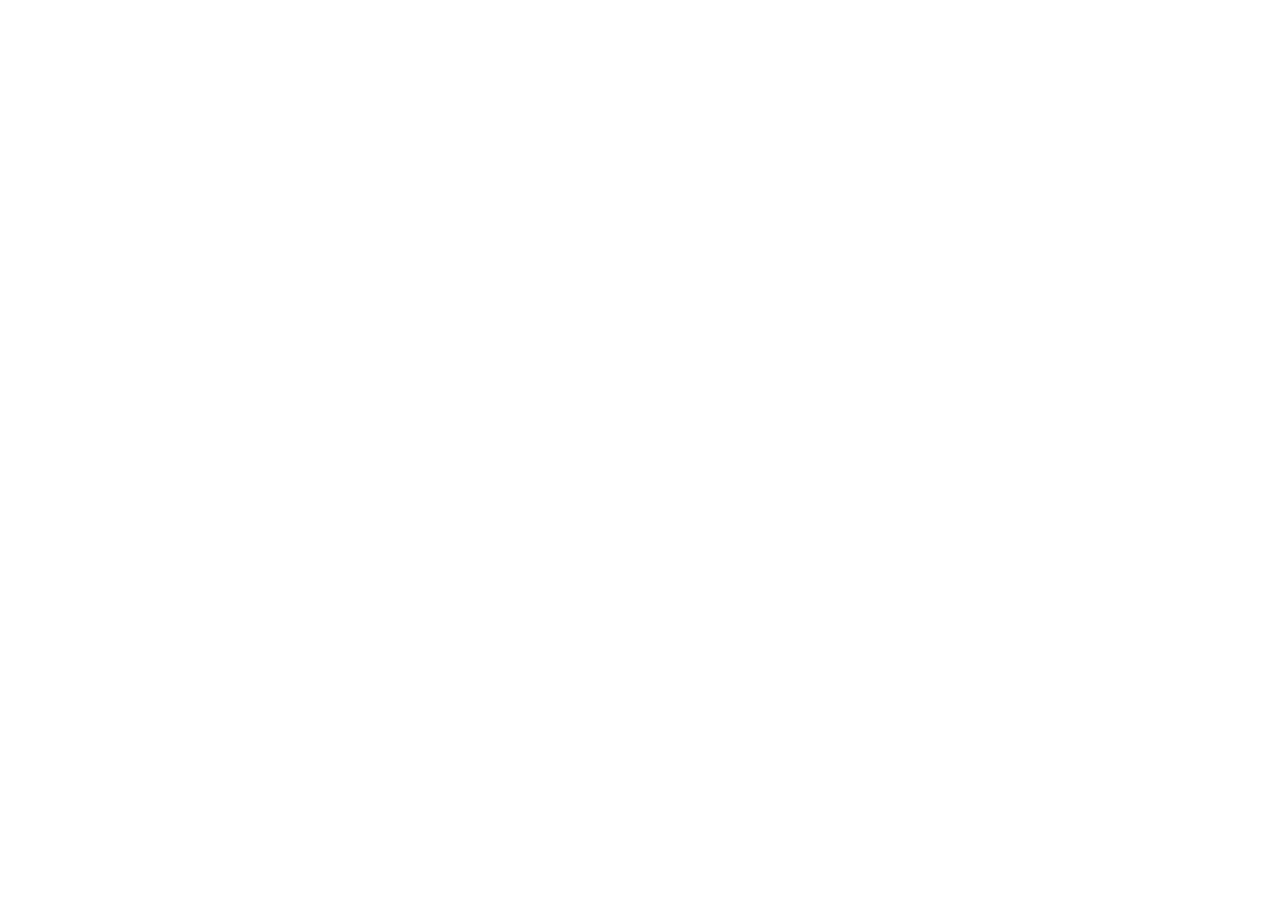
==== index.html @ 8ecde359 "Auto-generated commit" ====
<!DOCTYPE html>
<html lang="en" data-beasties-container>
<head><link rel="preconnect" href="https://fonts.gstatic.com" crossorigin><base href="/portfolio-website/">
  <meta charset="utf-8">
  <title> Harini Radhakrishnan  | Portfolio</title>
  <meta name="viewport" content="width=device-width, initial-scale=1">
  <style>@font-face{font-family:'Poppins';font-style:normal;font-weight:300;font-display:swap;src:url(https://fonts.gstatic.com/s/poppins/v23/pxiByp8kv8JHgFVrLDz8Z11lFc-K.woff2) format('woff2');unicode-range:U+0900-097F, U+1CD0-1CF9, U+200C-200D, U+20A8, U+20B9, U+20F0, U+25CC, U+A830-A839, U+A8E0-A8FF, U+11B00-11B09;}@font-face{font-family:'Poppins';font-style:normal;font-weight:300;font-display:swap;src:url(https://fonts.gstatic.com/s/poppins/v23/pxiByp8kv8JHgFVrLDz8Z1JlFc-K.woff2) format('woff2');unicode-range:U+0100-02BA, U+02BD-02C5, U+02C7-02CC, U+02CE-02D7, U+02DD-02FF, U+0304, U+0308, U+0329, U+1D00-1DBF, U+1E00-1E9F, U+1EF2-1EFF, U+2020, U+20A0-20AB, U+20AD-20C0, U+2113, U+2C60-2C7F, U+A720-A7FF;}@font-face{font-family:'Poppins';font-style:normal;font-weight:300;font-display:swap;src:url(https://fonts.gstatic.com/s/poppins/v23/pxiByp8kv8JHgFVrLDz8Z1xlFQ.woff2) format('woff2');unicode-range:U+0000-00FF, U+0131, U+0152-0153, U+02BB-02BC, U+02C6, U+02DA, U+02DC, U+0304, U+0308, U+0329, U+2000-206F, U+20AC, U+2122, U+2191, U+2193, U+2212, U+2215, U+FEFF, U+FFFD;}@font-face{font-family:'Poppins';font-style:normal;font-weight:400;font-display:swap;src:url(https://fonts.gstatic.com/s/poppins/v23/pxiEyp8kv8JHgFVrJJbecmNE.woff2) format('woff2');unicode-range:U+0900-097F, U+1CD0-1CF9, U+200C-200D, U+20A8, U+20B9, U+20F0, U+25CC, U+A830-A839, U+A8E0-A8FF, U+11B00-11B09;}@font-face{font-family:'Poppins';font-style:normal;font-weight:400;font-display:swap;src:url(https://fonts.gstatic.com/s/poppins/v23/pxiEyp8kv8JHgFVrJJnecmNE.woff2) format('woff2');unicode-range:U+0100-02BA, U+02BD-02C5, U+02C7-02CC, U+02CE-02D7, U+02DD-02FF, U+0304, U+0308, U+0329, U+1D00-1DBF, U+1E00-1E9F, U+1EF2-1EFF, U+2020, U+20A0-20AB, U+20AD-20C0, U+2113, U+2C60-2C7F, U+A720-A7FF;}@font-face{font-family:'Poppins';font-style:normal;font-weight:400;font-display:swap;src:url(https://fonts.gstatic.com/s/poppins/v23/pxiEyp8kv8JHgFVrJJfecg.woff2) format('woff2');unicode-range:U+0000-00FF, U+0131, U+0152-0153, U+02BB-02BC, U+02C6, U+02DA, U+02DC, U+0304, U+0308, U+0329, U+2000-206F, U+20AC, U+2122, U+2191, U+2193, U+2212, U+2215, U+FEFF, U+FFFD;}@font-face{font-family:'Poppins';font-style:normal;font-weight:600;font-display:swap;src:url(https://fonts.gstatic.com/s/poppins/v23/pxiByp8kv8JHgFVrLEj6Z11lFc-K.woff2) format('woff2');unicode-range:U+0900-097F, U+1CD0-1CF9, U+200C-200D, U+20A8, U+20B9, U+20F0, U+25CC, U+A830-A839, U+A8E0-A8FF, U+11B00-11B09;}@font-face{font-family:'Poppins';font-style:normal;font-weight:600;font-display:swap;src:url(https://fonts.gstatic.com/s/poppins/v23/pxiByp8kv8JHgFVrLEj6Z1JlFc-K.woff2) format('woff2');unicode-range:U+0100-02BA, U+02BD-02C5, U+02C7-02CC, U+02CE-02D7, U+02DD-02FF, U+0304, U+0308, U+0329, U+1D00-1DBF, U+1E00-1E9F, U+1EF2-1EFF, U+2020, U+20A0-20AB, U+20AD-20C0, U+2113, U+2C60-2C7F, U+A720-A7FF;}@font-face{font-family:'Poppins';font-style:normal;font-weight:600;font-display:swap;src:url(https://fonts.gstatic.com/s/poppins/v23/pxiByp8kv8JHgFVrLEj6Z1xlFQ.woff2) format('woff2');unicode-range:U+0000-00FF, U+0131, U+0152-0153, U+02BB-02BC, U+02C6, U+02DA, U+02DC, U+0304, U+0308, U+0329, U+2000-206F, U+20AC, U+2122, U+2191, U+2193, U+2212, U+2215, U+FEFF, U+FFFD;}</style>
  <link rel="stylesheet" href="styles.css">
</head>
<body>
  <app-root></app-root>
<script src="polyfills-FFHMD2TL.js" type="module"></script><script src="main-DRU6BPU3.js" type="module"></script></body>
</html>
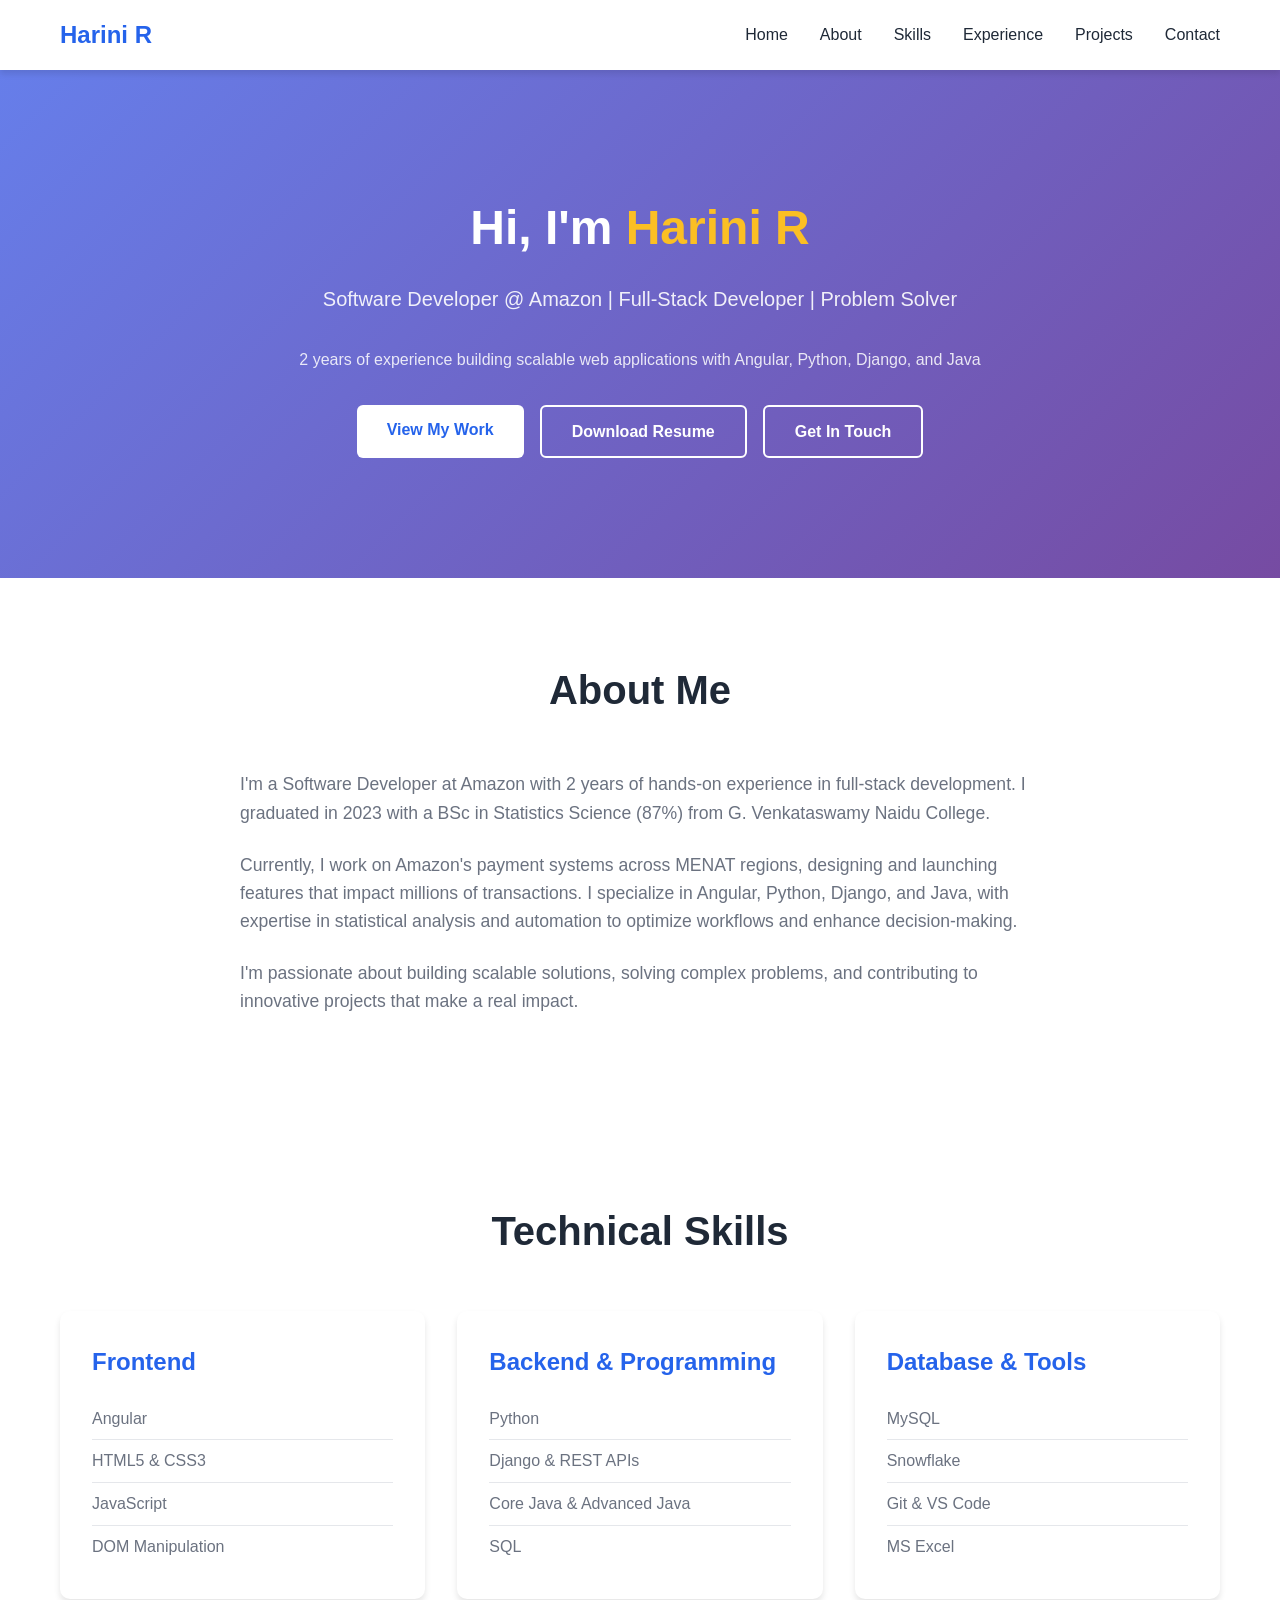
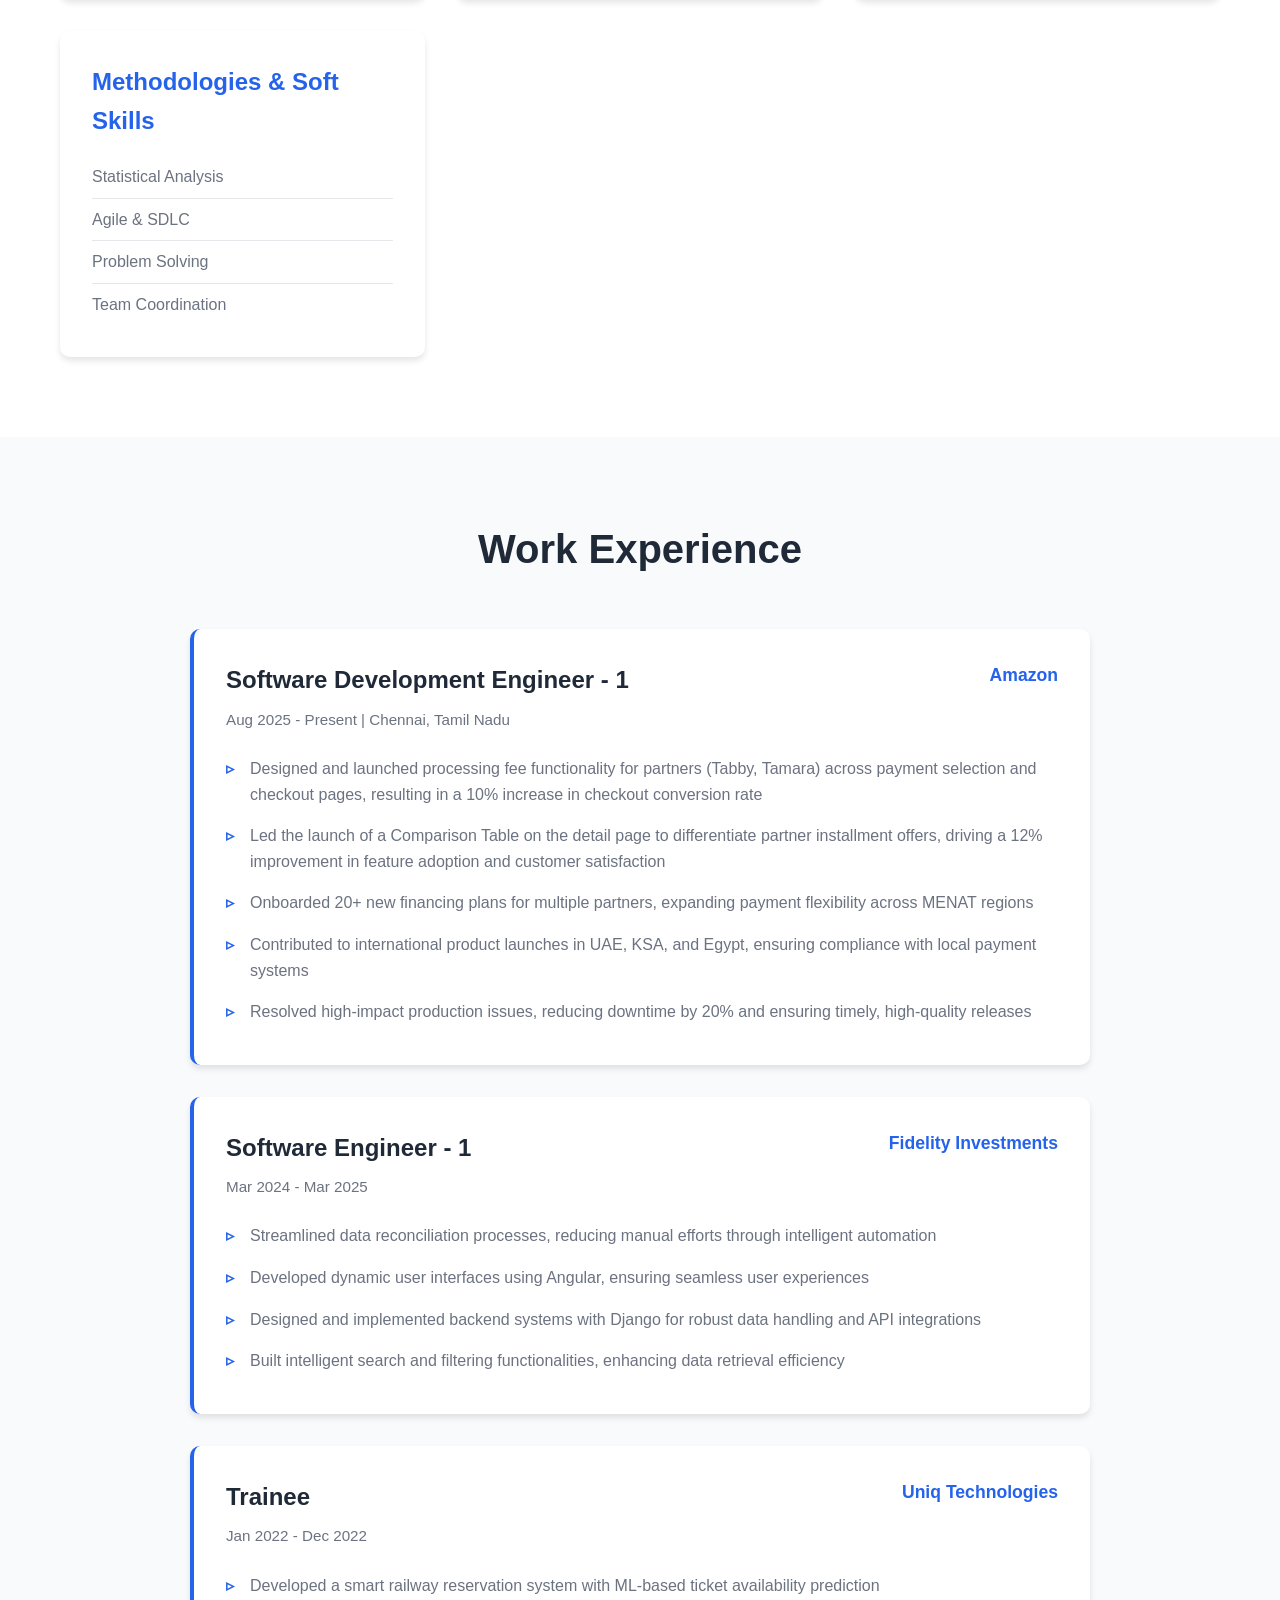
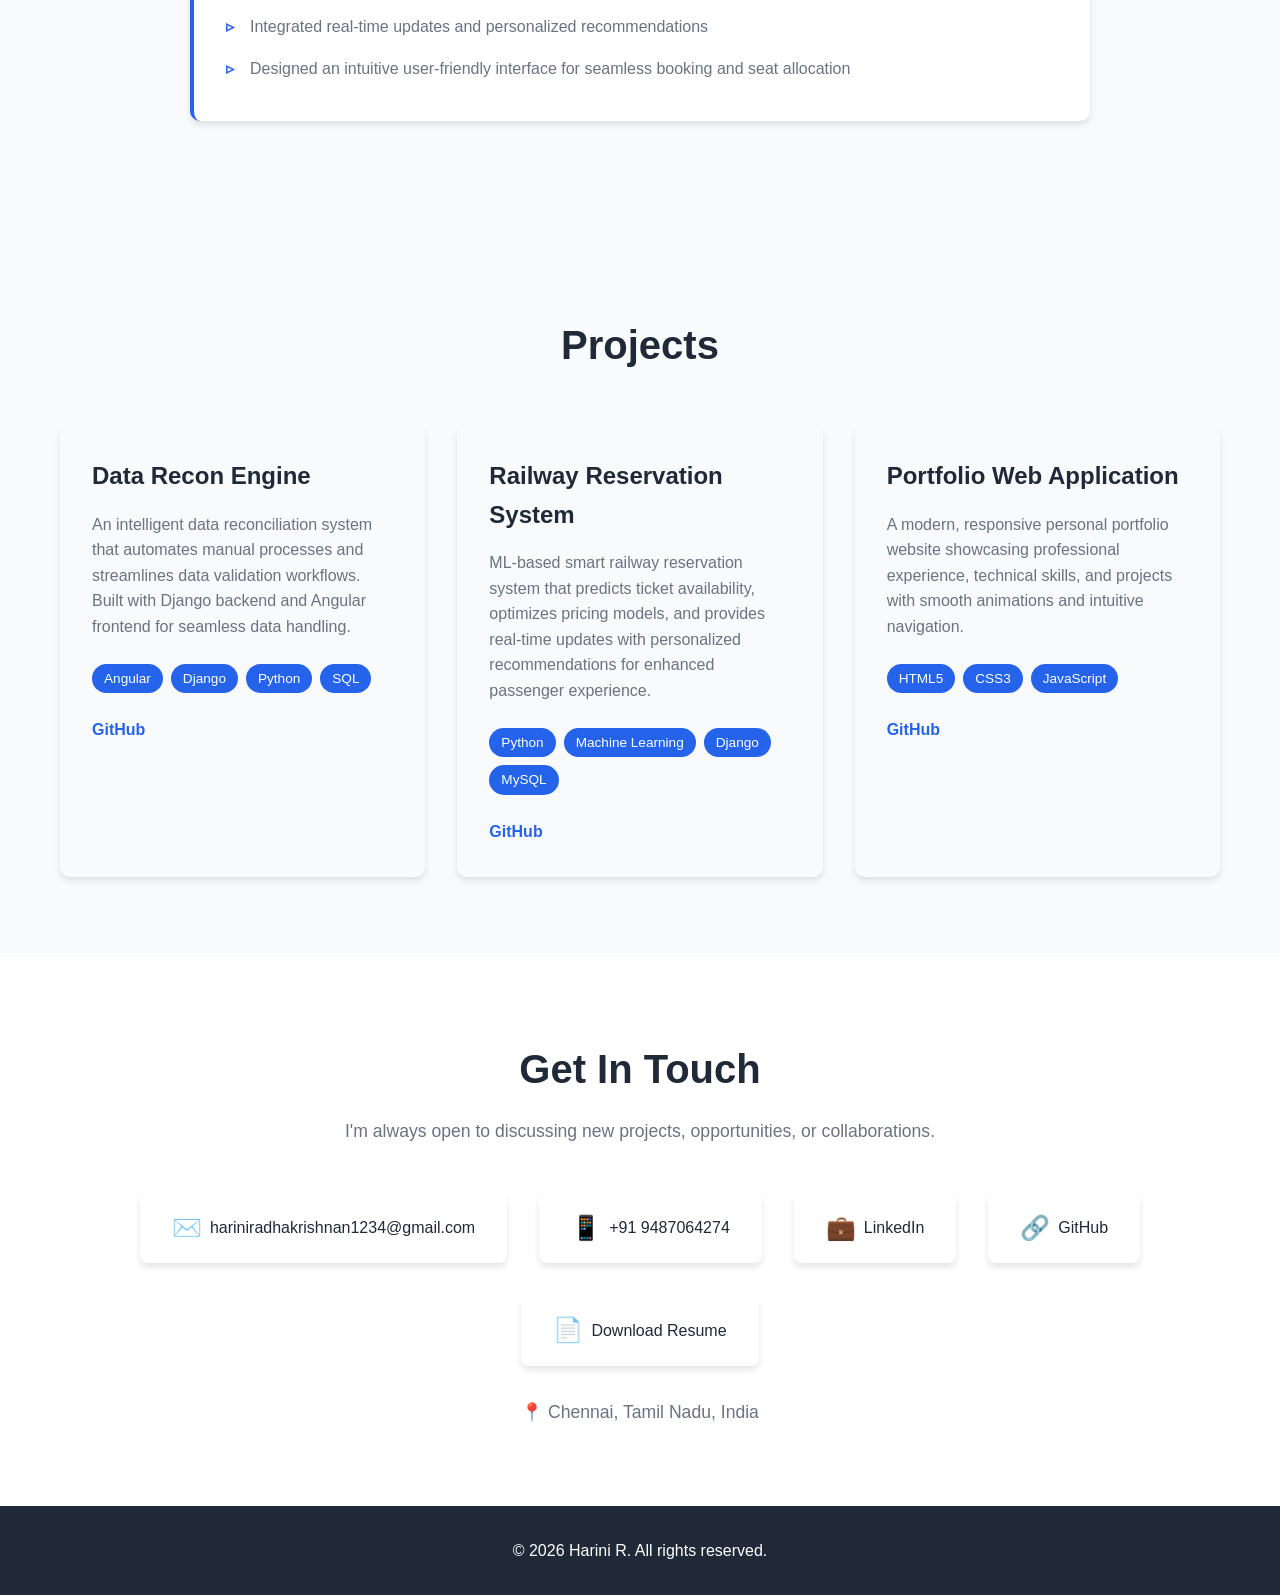
==== commit c0b2db0f: "Update portfolio with Amazon experience" ====
--- a/index.html
+++ b/index.html
@@ -1,13 +1,233 @@
 <!DOCTYPE html>
-<html lang="en" data-beasties-container>
-<head><link rel="preconnect" href="https://fonts.gstatic.com" crossorigin><base href="/portfolio-website/">
-  <meta charset="utf-8">
-  <title> Harini Radhakrishnan  | Portfolio</title>
-  <meta name="viewport" content="width=device-width, initial-scale=1">
-  <style>@font-face{font-family:'Poppins';font-style:normal;font-weight:300;font-display:swap;src:url(https://fonts.gstatic.com/s/poppins/v23/pxiByp8kv8JHgFVrLDz8Z11lFc-K.woff2) format('woff2');unicode-range:U+0900-097F, U+1CD0-1CF9, U+200C-200D, U+20A8, U+20B9, U+20F0, U+25CC, U+A830-A839, U+A8E0-A8FF, U+11B00-11B09;}@font-face{font-family:'Poppins';font-style:normal;font-weight:300;font-display:swap;src:url(https://fonts.gstatic.com/s/poppins/v23/pxiByp8kv8JHgFVrLDz8Z1JlFc-K.woff2) format('woff2');unicode-range:U+0100-02BA, U+02BD-02C5, U+02C7-02CC, U+02CE-02D7, U+02DD-02FF, U+0304, U+0308, U+0329, U+1D00-1DBF, U+1E00-1E9F, U+1EF2-1EFF, U+2020, U+20A0-20AB, U+20AD-20C0, U+2113, U+2C60-2C7F, U+A720-A7FF;}@font-face{font-family:'Poppins';font-style:normal;font-weight:300;font-display:swap;src:url(https://fonts.gstatic.com/s/poppins/v23/pxiByp8kv8JHgFVrLDz8Z1xlFQ.woff2) format('woff2');unicode-range:U+0000-00FF, U+0131, U+0152-0153, U+02BB-02BC, U+02C6, U+02DA, U+02DC, U+0304, U+0308, U+0329, U+2000-206F, U+20AC, U+2122, U+2191, U+2193, U+2212, U+2215, U+FEFF, U+FFFD;}@font-face{font-family:'Poppins';font-style:normal;font-weight:400;font-display:swap;src:url(https://fonts.gstatic.com/s/poppins/v23/pxiEyp8kv8JHgFVrJJbecmNE.woff2) format('woff2');unicode-range:U+0900-097F, U+1CD0-1CF9, U+200C-200D, U+20A8, U+20B9, U+20F0, U+25CC, U+A830-A839, U+A8E0-A8FF, U+11B00-11B09;}@font-face{font-family:'Poppins';font-style:normal;font-weight:400;font-display:swap;src:url(https://fonts.gstatic.com/s/poppins/v23/pxiEyp8kv8JHgFVrJJnecmNE.woff2) format('woff2');unicode-range:U+0100-02BA, U+02BD-02C5, U+02C7-02CC, U+02CE-02D7, U+02DD-02FF, U+0304, U+0308, U+0329, U+1D00-1DBF, U+1E00-1E9F, U+1EF2-1EFF, U+2020, U+20A0-20AB, U+20AD-20C0, U+2113, U+2C60-2C7F, U+A720-A7FF;}@font-face{font-family:'Poppins';font-style:normal;font-weight:400;font-display:swap;src:url(https://fonts.gstatic.com/s/poppins/v23/pxiEyp8kv8JHgFVrJJfecg.woff2) format('woff2');unicode-range:U+0000-00FF, U+0131, U+0152-0153, U+02BB-02BC, U+02C6, U+02DA, U+02DC, U+0304, U+0308, U+0329, U+2000-206F, U+20AC, U+2122, U+2191, U+2193, U+2212, U+2215, U+FEFF, U+FFFD;}@font-face{font-family:'Poppins';font-style:normal;font-weight:600;font-display:swap;src:url(https://fonts.gstatic.com/s/poppins/v23/pxiByp8kv8JHgFVrLEj6Z11lFc-K.woff2) format('woff2');unicode-range:U+0900-097F, U+1CD0-1CF9, U+200C-200D, U+20A8, U+20B9, U+20F0, U+25CC, U+A830-A839, U+A8E0-A8FF, U+11B00-11B09;}@font-face{font-family:'Poppins';font-style:normal;font-weight:600;font-display:swap;src:url(https://fonts.gstatic.com/s/poppins/v23/pxiByp8kv8JHgFVrLEj6Z1JlFc-K.woff2) format('woff2');unicode-range:U+0100-02BA, U+02BD-02C5, U+02C7-02CC, U+02CE-02D7, U+02DD-02FF, U+0304, U+0308, U+0329, U+1D00-1DBF, U+1E00-1E9F, U+1EF2-1EFF, U+2020, U+20A0-20AB, U+20AD-20C0, U+2113, U+2C60-2C7F, U+A720-A7FF;}@font-face{font-family:'Poppins';font-style:normal;font-weight:600;font-display:swap;src:url(https://fonts.gstatic.com/s/poppins/v23/pxiByp8kv8JHgFVrLEj6Z1xlFQ.woff2) format('woff2');unicode-range:U+0000-00FF, U+0131, U+0152-0153, U+02BB-02BC, U+02C6, U+02DA, U+02DC, U+0304, U+0308, U+0329, U+2000-206F, U+20AC, U+2122, U+2191, U+2193, U+2212, U+2215, U+FEFF, U+FFFD;}</style>
-  <link rel="stylesheet" href="styles.css">
+<html lang="en">
+<head>
+    <meta charset="UTF-8">
+    <meta name="viewport" content="width=device-width, initial-scale=1.0">
+    <meta name="description" content="Harini R - Software Developer at Amazon | Full-Stack Developer specializing in Angular, Python, Django, and Java">
+    <title>Harini R - Software Developer Portfolio</title>
+    <link rel="stylesheet" href="styles.css">
 </head>
 <body>
-  <app-root></app-root>
-<script src="polyfills-FFHMD2TL.js" type="module"></script><script src="main-DRU6BPU3.js" type="module"></script></body>
+    <nav class="navbar">
+        <div class="container">
+            <div class="logo">Harini R</div>
+            <ul class="nav-links">
+                <li><a href="#home">Home</a></li>
+                <li><a href="#about">About</a></li>
+                <li><a href="#skills">Skills</a></li>
+                <li><a href="#experience">Experience</a></li>
+                <li><a href="#projects">Projects</a></li>
+                <li><a href="#contact">Contact</a></li>
+            </ul>
+            <button class="mobile-menu-toggle" aria-label="Toggle menu">
+                <span></span>
+                <span></span>
+                <span></span>
+            </button>
+        </div>
+    </nav>
+
+    <section id="home" class="hero">
+        <div class="container">
+            <h1>Hi, I'm <span class="highlight">Harini R</span></h1>
+            <p class="subtitle">Software Developer @ Amazon | Full-Stack Developer | Problem Solver</p>
+            <p class="hero-description">2 years of experience building scalable web applications with Angular, Python, Django, and Java</p>
+            <div class="cta-buttons">
+                <a href="#projects" class="btn btn-primary">View My Work</a>
+                <a href="resume.pdf" class="btn btn-secondary" download>Download Resume</a>
+                <a href="#contact" class="btn btn-secondary">Get In Touch</a>
+            </div>
+        </div>
+    </section>
+
+    <section id="about" class="about">
+        <div class="container">
+            <h2>About Me</h2>
+            <div class="about-content">
+                <div class="about-text">
+                    <p>I'm a Software Developer at Amazon with 2 years of hands-on experience in full-stack development. I graduated in 2023 with a BSc in Statistics Science (87%) from G. Venkataswamy Naidu College.</p>
+                    <p>Currently, I work on Amazon's payment systems across MENAT regions, designing and launching features that impact millions of transactions. I specialize in Angular, Python, Django, and Java, with expertise in statistical analysis and automation to optimize workflows and enhance decision-making.</p>
+                    <p>I'm passionate about building scalable solutions, solving complex problems, and contributing to innovative projects that make a real impact.</p>
+                </div>
+            </div>
+        </div>
+    </section>
+
+    <section id="skills" class="skills">
+        <div class="container">
+            <h2>Technical Skills</h2>
+            <div class="skills-grid">
+                <div class="skill-card">
+                    <h3>Frontend</h3>
+                    <ul>
+                        <li>Angular</li>
+                        <li>HTML5 & CSS3</li>
+                        <li>JavaScript</li>
+                        <li>DOM Manipulation</li>
+                    </ul>
+                </div>
+                <div class="skill-card">
+                    <h3>Backend & Programming</h3>
+                    <ul>
+                        <li>Python</li>
+                        <li>Django & REST APIs</li>
+                        <li>Core Java & Advanced Java</li>
+                        <li>SQL</li>
+                    </ul>
+                </div>
+                <div class="skill-card">
+                    <h3>Database & Tools</h3>
+                    <ul>
+                        <li>MySQL</li>
+                        <li>Snowflake</li>
+                        <li>Git & VS Code</li>
+                        <li>MS Excel</li>
+                    </ul>
+                </div>
+                <div class="skill-card">
+                    <h3>Methodologies & Soft Skills</h3>
+                    <ul>
+                        <li>Statistical Analysis</li>
+                        <li>Agile & SDLC</li>
+                        <li>Problem Solving</li>
+                        <li>Team Coordination</li>
+                    </ul>
+                </div>
+            </div>
+        </div>
+    </section>
+
+    <section id="experience" class="experience">
+        <div class="container">
+            <h2>Work Experience</h2>
+            <div class="timeline">
+                <div class="experience-card">
+                    <div class="experience-header">
+                        <h3>Software Development Engineer - 1</h3>
+                        <span class="company">Amazon</span>
+                    </div>
+                    <p class="duration">Aug 2025 - Present | Chennai, Tamil Nadu</p>
+                    <ul class="achievements">
+                        <li>Designed and launched processing fee functionality for partners (Tabby, Tamara) across payment selection and checkout pages, resulting in a 10% increase in checkout conversion rate</li>
+                        <li>Led the launch of a Comparison Table on the detail page to differentiate partner installment offers, driving a 12% improvement in feature adoption and customer satisfaction</li>
+                        <li>Onboarded 20+ new financing plans for multiple partners, expanding payment flexibility across MENAT regions</li>
+                        <li>Contributed to international product launches in UAE, KSA, and Egypt, ensuring compliance with local payment systems</li>
+                        <li>Resolved high-impact production issues, reducing downtime by 20% and ensuring timely, high-quality releases</li>
+                    </ul>
+                </div>
+                <div class="experience-card">
+                    <div class="experience-header">
+                        <h3>Software Engineer - 1</h3>
+                        <span class="company">Fidelity Investments</span>
+                    </div>
+                    <p class="duration">Mar 2024 - Mar 2025</p>
+                    <ul class="achievements">
+                        <li>Streamlined data reconciliation processes, reducing manual efforts through intelligent automation</li>
+                        <li>Developed dynamic user interfaces using Angular, ensuring seamless user experiences</li>
+                        <li>Designed and implemented backend systems with Django for robust data handling and API integrations</li>
+                        <li>Built intelligent search and filtering functionalities, enhancing data retrieval efficiency</li>
+                    </ul>
+                </div>
+                <div class="experience-card">
+                    <div class="experience-header">
+                        <h3>Trainee</h3>
+                        <span class="company">Uniq Technologies</span>
+                    </div>
+                    <p class="duration">Jan 2022 - Dec 2022</p>
+                    <ul class="achievements">
+                        <li>Developed a smart railway reservation system with ML-based ticket availability prediction</li>
+                        <li>Integrated real-time updates and personalized recommendations</li>
+                        <li>Designed an intuitive user-friendly interface for seamless booking and seat allocation</li>
+                    </ul>
+                </div>
+            </div>
+        </div>
+    </section>
+
+    <section id="projects" class="projects">
+        <div class="container">
+            <h2>Projects</h2>
+            <div class="projects-grid">
+                <div class="project-card">
+                    <h3>Data Recon Engine</h3>
+                    <p>An intelligent data reconciliation system that automates manual processes and streamlines data validation workflows. Built with Django backend and Angular frontend for seamless data handling.</p>
+                    <div class="project-tags">
+                        <span>Angular</span>
+                        <span>Django</span>
+                        <span>Python</span>
+                        <span>SQL</span>
+                    </div>
+                    <div class="project-links">
+                        <a href="https://github.com/harinir1234" class="btn-link">GitHub</a>
+                    </div>
+                </div>
+                <div class="project-card">
+                    <h3>Railway Reservation System</h3>
+                    <p>ML-based smart railway reservation system that predicts ticket availability, optimizes pricing models, and provides real-time updates with personalized recommendations for enhanced passenger experience.</p>
+                    <div class="project-tags">
+                        <span>Python</span>
+                        <span>Machine Learning</span>
+                        <span>Django</span>
+                        <span>MySQL</span>
+                    </div>
+                    <div class="project-links">
+                        <a href="https://github.com/harinir1234" class="btn-link">GitHub</a>
+                    </div>
+                </div>
+                <div class="project-card">
+                    <h3>Portfolio Web Application</h3>
+                    <p>A modern, responsive personal portfolio website showcasing professional experience, technical skills, and projects with smooth animations and intuitive navigation.</p>
+                    <div class="project-tags">
+                        <span>HTML5</span>
+                        <span>CSS3</span>
+                        <span>JavaScript</span>
+                    </div>
+                    <div class="project-links">
+                        <a href="https://github.com/harinir1234" class="btn-link">GitHub</a>
+                    </div>
+                </div>
+            </div>
+        </div>
+    </section>
+
+    <section id="contact" class="contact">
+        <div class="container">
+            <h2>Get In Touch</h2>
+            <p class="contact-intro">I'm always open to discussing new projects, opportunities, or collaborations.</p>
+            <div class="contact-methods">
+                <a href="mailto:hariniradhakrishnan1234@gmail.com" class="contact-item">
+                    <span class="icon">✉️</span>
+                    <span>hariniradhakrishnan1234@gmail.com</span>
+                </a>
+                <a href="tel:+919487064274" class="contact-item">
+                    <span class="icon">📱</span>
+                    <span>+91 9487064274</span>
+                </a>
+                <a href="https://www.linkedin.com/in/harini-r-b2a2a0250" class="contact-item" target="_blank" rel="noopener">
+                    <span class="icon">💼</span>
+                    <span>LinkedIn</span>
+                </a>
+                <a href="https://github.com/harinir1234" class="contact-item" target="_blank" rel="noopener">
+                    <span class="icon">🔗</span>
+                    <span>GitHub</span>
+                </a>
+                <a href="resume.pdf" class="contact-item" download>
+                    <span class="icon">📄</span>
+                    <span>Download Resume</span>
+                </a>
+            </div>
+            <div class="location">
+                <p>📍 Chennai, Tamil Nadu, India</p>
+            </div>
+        </div>
+    </section>
+
+    <footer>
+        <div class="container">
+            <p>&copy; 2026 Harini R. All rights reserved.</p>
+        </div>
+    </footer>
+
+    <script src="script.js"></script>
+</body>
 </html>
--- a/styles.css
+++ b/styles.css
@@ -0,0 +1,460 @@
+* {
+    margin: 0;
+    padding: 0;
+    box-sizing: border-box;
+}
+
+:root {
+    --primary-color: #2563eb;
+    --secondary-color: #1e40af;
+    --text-dark: #1f2937;
+    --text-light: #6b7280;
+    --bg-light: #f9fafb;
+    --white: #ffffff;
+    --shadow: 0 4px 6px rgba(0, 0, 0, 0.1);
+    --shadow-lg: 0 10px 25px rgba(0, 0, 0, 0.15);
+}
+
+body {
+    font-family: -apple-system, BlinkMacSystemFont, 'Segoe UI', Roboto, Oxygen, Ubuntu, Cantarell, sans-serif;
+    line-height: 1.6;
+    color: var(--text-dark);
+}
+
+.container {
+    max-width: 1200px;
+    margin: 0 auto;
+    padding: 0 20px;
+}
+
+/* Navbar */
+.navbar {
+    background: var(--white);
+    box-shadow: var(--shadow);
+    position: sticky;
+    top: 0;
+    z-index: 1000;
+}
+
+.navbar .container {
+    display: flex;
+    justify-content: space-between;
+    align-items: center;
+    padding: 1rem 20px;
+}
+
+.logo {
+    font-size: 1.5rem;
+    font-weight: bold;
+    color: var(--primary-color);
+}
+
+.nav-links {
+    display: flex;
+    list-style: none;
+    gap: 2rem;
+}
+
+.nav-links a {
+    text-decoration: none;
+    color: var(--text-dark);
+    font-weight: 500;
+    transition: color 0.3s;
+}
+
+.nav-links a:hover {
+    color: var(--primary-color);
+}
+
+.mobile-menu-toggle {
+    display: none;
+    flex-direction: column;
+    background: none;
+    border: none;
+    cursor: pointer;
+    gap: 4px;
+}
+
+.mobile-menu-toggle span {
+    width: 25px;
+    height: 3px;
+    background: var(--text-dark);
+    transition: 0.3s;
+}
+
+/* Hero Section */
+.hero {
+    background: linear-gradient(135deg, #667eea 0%, #764ba2 100%);
+    color: var(--white);
+    padding: 120px 20px;
+    text-align: center;
+}
+
+.hero h1 {
+    font-size: 3rem;
+    margin-bottom: 1rem;
+}
+
+.highlight {
+    color: #fbbf24;
+}
+
+.subtitle {
+    font-size: 1.25rem;
+    margin-bottom: 2rem;
+    opacity: 0.9;
+}
+
+.cta-buttons {
+    display: flex;
+    gap: 1rem;
+    justify-content: center;
+    flex-wrap: wrap;
+}
+
+.btn {
+    padding: 12px 30px;
+    border-radius: 6px;
+    text-decoration: none;
+    font-weight: 600;
+    transition: transform 0.3s, box-shadow 0.3s;
+    display: inline-block;
+}
+
+.btn:hover {
+    transform: translateY(-2px);
+    box-shadow: var(--shadow-lg);
+}
+
+.btn-primary {
+    background: var(--white);
+    color: var(--primary-color);
+}
+
+.btn-secondary {
+    background: transparent;
+    color: var(--white);
+    border: 2px solid var(--white);
+}
+
+/* Hero Description */
+.hero-description {
+    font-size: 1rem;
+    margin-bottom: 2rem;
+    opacity: 0.85;
+}
+
+/* About Section */
+.about {
+    padding: 80px 20px;
+    background: var(--white);
+}
+
+.about h2 {
+    text-align: center;
+    font-size: 2.5rem;
+    margin-bottom: 3rem;
+    color: var(--text-dark);
+}
+
+.about-content {
+    max-width: 800px;
+    margin: 0 auto;
+}
+
+.about-text p {
+    font-size: 1.1rem;
+    color: var(--text-light);
+    margin-bottom: 1.5rem;
+}
+
+/* Experience Section */
+.experience {
+    padding: 80px 20px;
+    background: var(--bg-light);
+}
+
+.experience h2 {
+    text-align: center;
+    font-size: 2.5rem;
+    margin-bottom: 3rem;
+}
+
+.timeline {
+    max-width: 900px;
+    margin: 0 auto;
+}
+
+.experience-card {
+    background: var(--white);
+    padding: 2rem;
+    border-radius: 10px;
+    box-shadow: var(--shadow);
+    margin-bottom: 2rem;
+    border-left: 4px solid var(--primary-color);
+}
+
+.experience-header {
+    display: flex;
+    justify-content: space-between;
+    align-items: flex-start;
+    margin-bottom: 0.5rem;
+    flex-wrap: wrap;
+    gap: 0.5rem;
+}
+
+.experience-card h3 {
+    color: var(--text-dark);
+    font-size: 1.5rem;
+    margin: 0;
+}
+
+.company {
+    color: var(--primary-color);
+    font-weight: 600;
+    font-size: 1.1rem;
+}
+
+.duration {
+    color: var(--text-light);
+    font-size: 0.95rem;
+    margin-bottom: 1rem;
+}
+
+.achievements {
+    list-style: none;
+    padding-left: 0;
+}
+
+.achievements li {
+    padding: 0.5rem 0;
+    padding-left: 1.5rem;
+    position: relative;
+    color: var(--text-light);
+}
+
+.achievements li:before {
+    content: "▹";
+    position: absolute;
+    left: 0;
+    color: var(--primary-color);
+    font-weight: bold;
+}
+
+/* Skills Section */
+.skills {
+    padding: 80px 20px;
+    background: var(--white);
+}
+
+.skills h2 {
+    text-align: center;
+    font-size: 2.5rem;
+    margin-bottom: 3rem;
+}
+
+.skills-grid {
+    display: grid;
+    grid-template-columns: repeat(auto-fit, minmax(280px, 1fr));
+    gap: 2rem;
+}
+
+.skill-card {
+    background: var(--white);
+    padding: 2rem;
+    border-radius: 10px;
+    box-shadow: var(--shadow);
+    transition: transform 0.3s;
+}
+
+.skill-card:hover {
+    transform: translateY(-5px);
+    box-shadow: var(--shadow-lg);
+}
+
+.skill-card h3 {
+    color: var(--primary-color);
+    margin-bottom: 1rem;
+    font-size: 1.5rem;
+}
+
+.skill-card ul {
+    list-style: none;
+}
+
+.skill-card li {
+    padding: 0.5rem 0;
+    color: var(--text-light);
+    border-bottom: 1px solid #e5e7eb;
+}
+
+.skill-card li:last-child {
+    border-bottom: none;
+}
+
+/* Projects Section */
+.projects {
+    padding: 80px 20px;
+    background: var(--bg-light);
+}
+
+.projects h2 {
+    text-align: center;
+    font-size: 2.5rem;
+    margin-bottom: 3rem;
+}
+
+.projects-grid {
+    display: grid;
+    grid-template-columns: repeat(auto-fit, minmax(300px, 1fr));
+    gap: 2rem;
+}
+
+.project-card {
+    background: var(--bg-light);
+    padding: 2rem;
+    border-radius: 10px;
+    box-shadow: var(--shadow);
+    transition: transform 0.3s;
+}
+
+.project-card:hover {
+    transform: translateY(-5px);
+    box-shadow: var(--shadow-lg);
+}
+
+.project-card h3 {
+    color: var(--text-dark);
+    margin-bottom: 1rem;
+    font-size: 1.5rem;
+}
+
+.project-card p {
+    color: var(--text-light);
+    margin-bottom: 1.5rem;
+}
+
+.project-tags {
+    display: flex;
+    gap: 0.5rem;
+    flex-wrap: wrap;
+    margin-bottom: 1.5rem;
+}
+
+.project-tags span {
+    background: var(--primary-color);
+    color: var(--white);
+    padding: 4px 12px;
+    border-radius: 20px;
+    font-size: 0.85rem;
+}
+
+.project-links {
+    display: flex;
+    gap: 1rem;
+}
+
+.btn-link {
+    color: var(--primary-color);
+    text-decoration: none;
+    font-weight: 600;
+    transition: color 0.3s;
+}
+
+.btn-link:hover {
+    color: var(--secondary-color);
+}
+
+/* Contact Section */
+.contact {
+    padding: 80px 20px;
+    background: var(--white);
+    text-align: center;
+}
+
+.contact h2 {
+    font-size: 2.5rem;
+    margin-bottom: 1rem;
+}
+
+.contact-intro {
+    font-size: 1.1rem;
+    color: var(--text-light);
+    margin-bottom: 3rem;
+}
+
+.contact-methods {
+    display: flex;
+    justify-content: center;
+    gap: 2rem;
+    flex-wrap: wrap;
+}
+
+.contact-item {
+    display: flex;
+    align-items: center;
+    gap: 0.5rem;
+    padding: 1rem 2rem;
+    background: var(--white);
+    border-radius: 8px;
+    text-decoration: none;
+    color: var(--text-dark);
+    box-shadow: var(--shadow);
+    transition: transform 0.3s;
+}
+
+.contact-item:hover {
+    transform: translateY(-3px);
+    box-shadow: var(--shadow-lg);
+}
+
+.contact-item .icon {
+    font-size: 1.5rem;
+}
+
+.location {
+    margin-top: 2rem;
+    color: var(--text-light);
+    font-size: 1.1rem;
+}
+
+/* Footer */
+footer {
+    background: var(--text-dark);
+    color: var(--white);
+    text-align: center;
+    padding: 2rem 20px;
+}
+
+/* Responsive Design */
+@media (max-width: 768px) {
+    .nav-links {
+        display: none;
+    }
+    
+    .mobile-menu-toggle {
+        display: flex;
+    }
+    
+    .hero h1 {
+        font-size: 2rem;
+    }
+    
+    .subtitle {
+        font-size: 1rem;
+    }
+    
+    .skills-grid,
+    .projects-grid {
+        grid-template-columns: 1fr;
+    }
+    
+    .experience-header {
+        flex-direction: column;
+    }
+    
+    .contact-methods {
+        flex-direction: column;
+        align-items: stretch;
+    }
+}
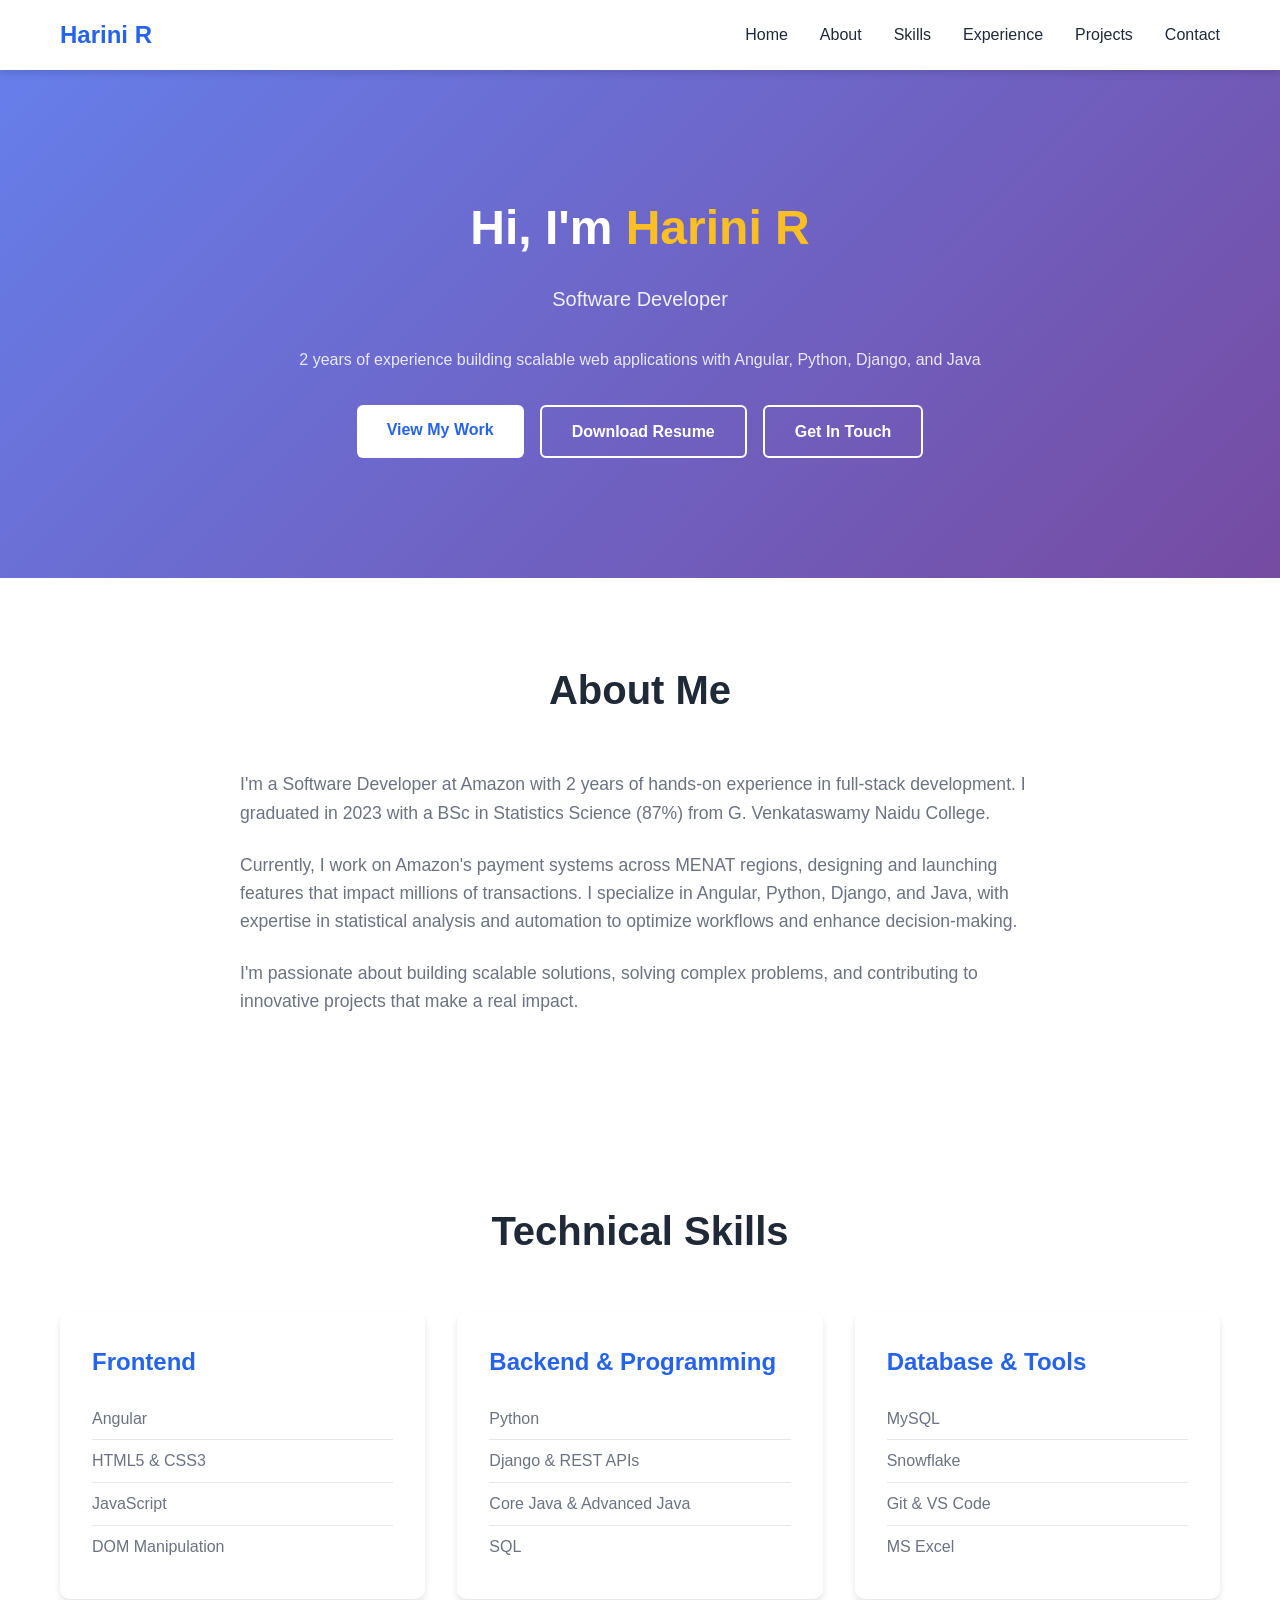
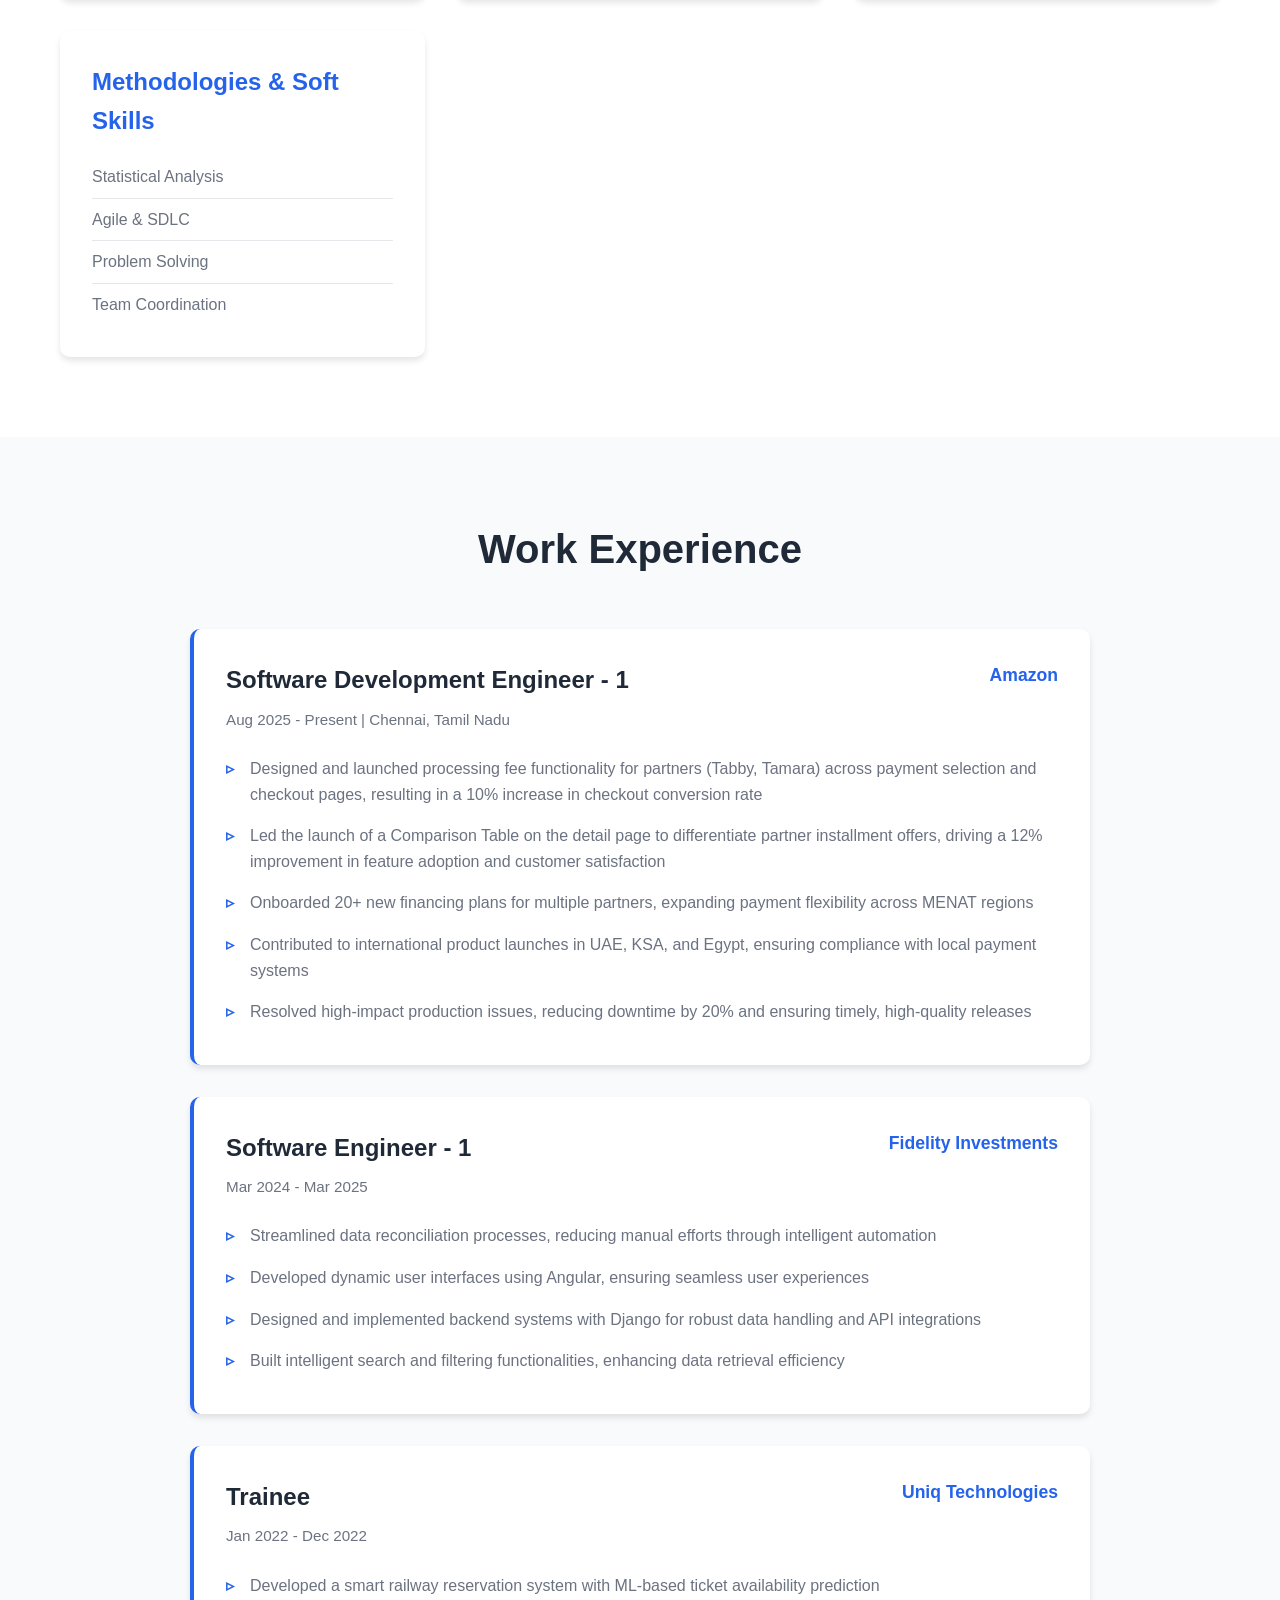
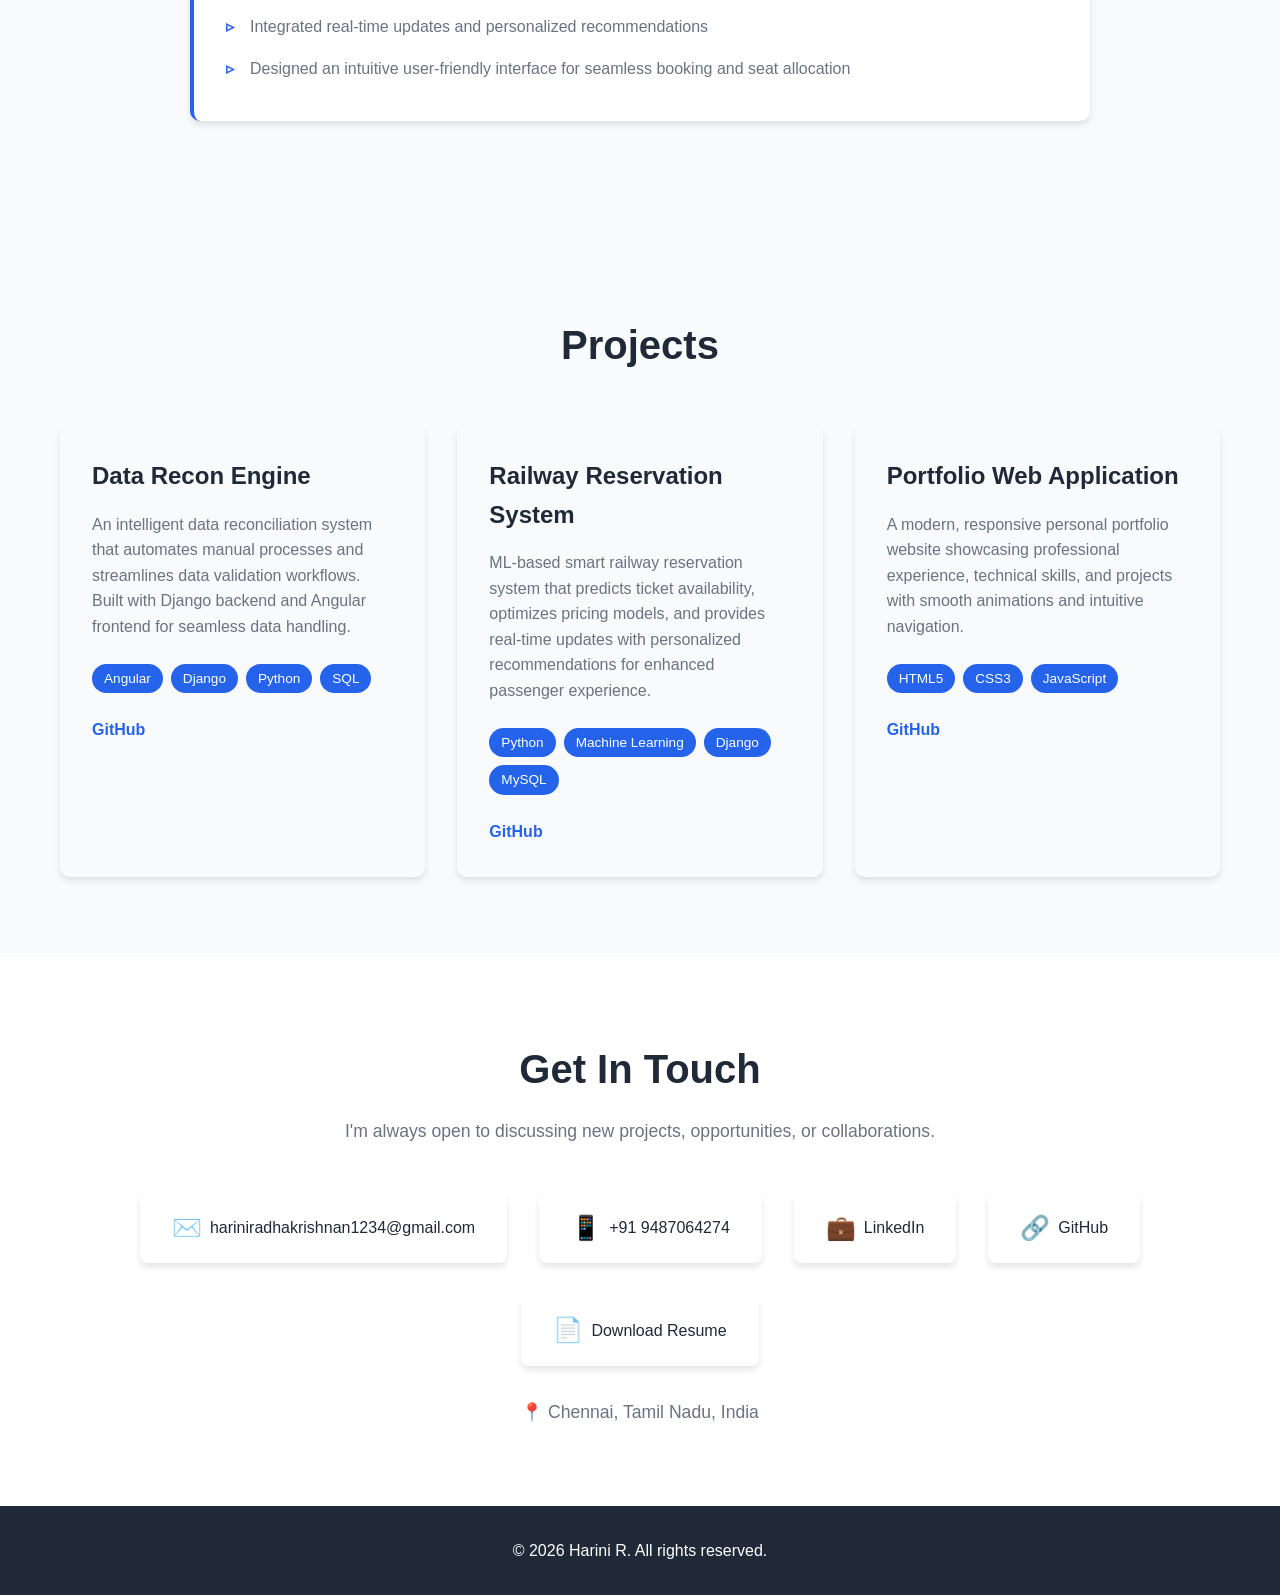
==== commit 7fa092bf: "Update portfolio with Amazon experience" ====
--- a/index.html
+++ b/index.html
@@ -30,7 +30,7 @@
     <section id="home" class="hero">
         <div class="container">
             <h1>Hi, I'm <span class="highlight">Harini R</span></h1>
-            <p class="subtitle">Software Developer @ Amazon | Full-Stack Developer | Problem Solver</p>
+            <p class="subtitle">Software Developer</p>
             <p class="hero-description">2 years of experience building scalable web applications with Angular, Python, Django, and Java</p>
             <div class="cta-buttons">
                 <a href="#projects" class="btn btn-primary">View My Work</a>
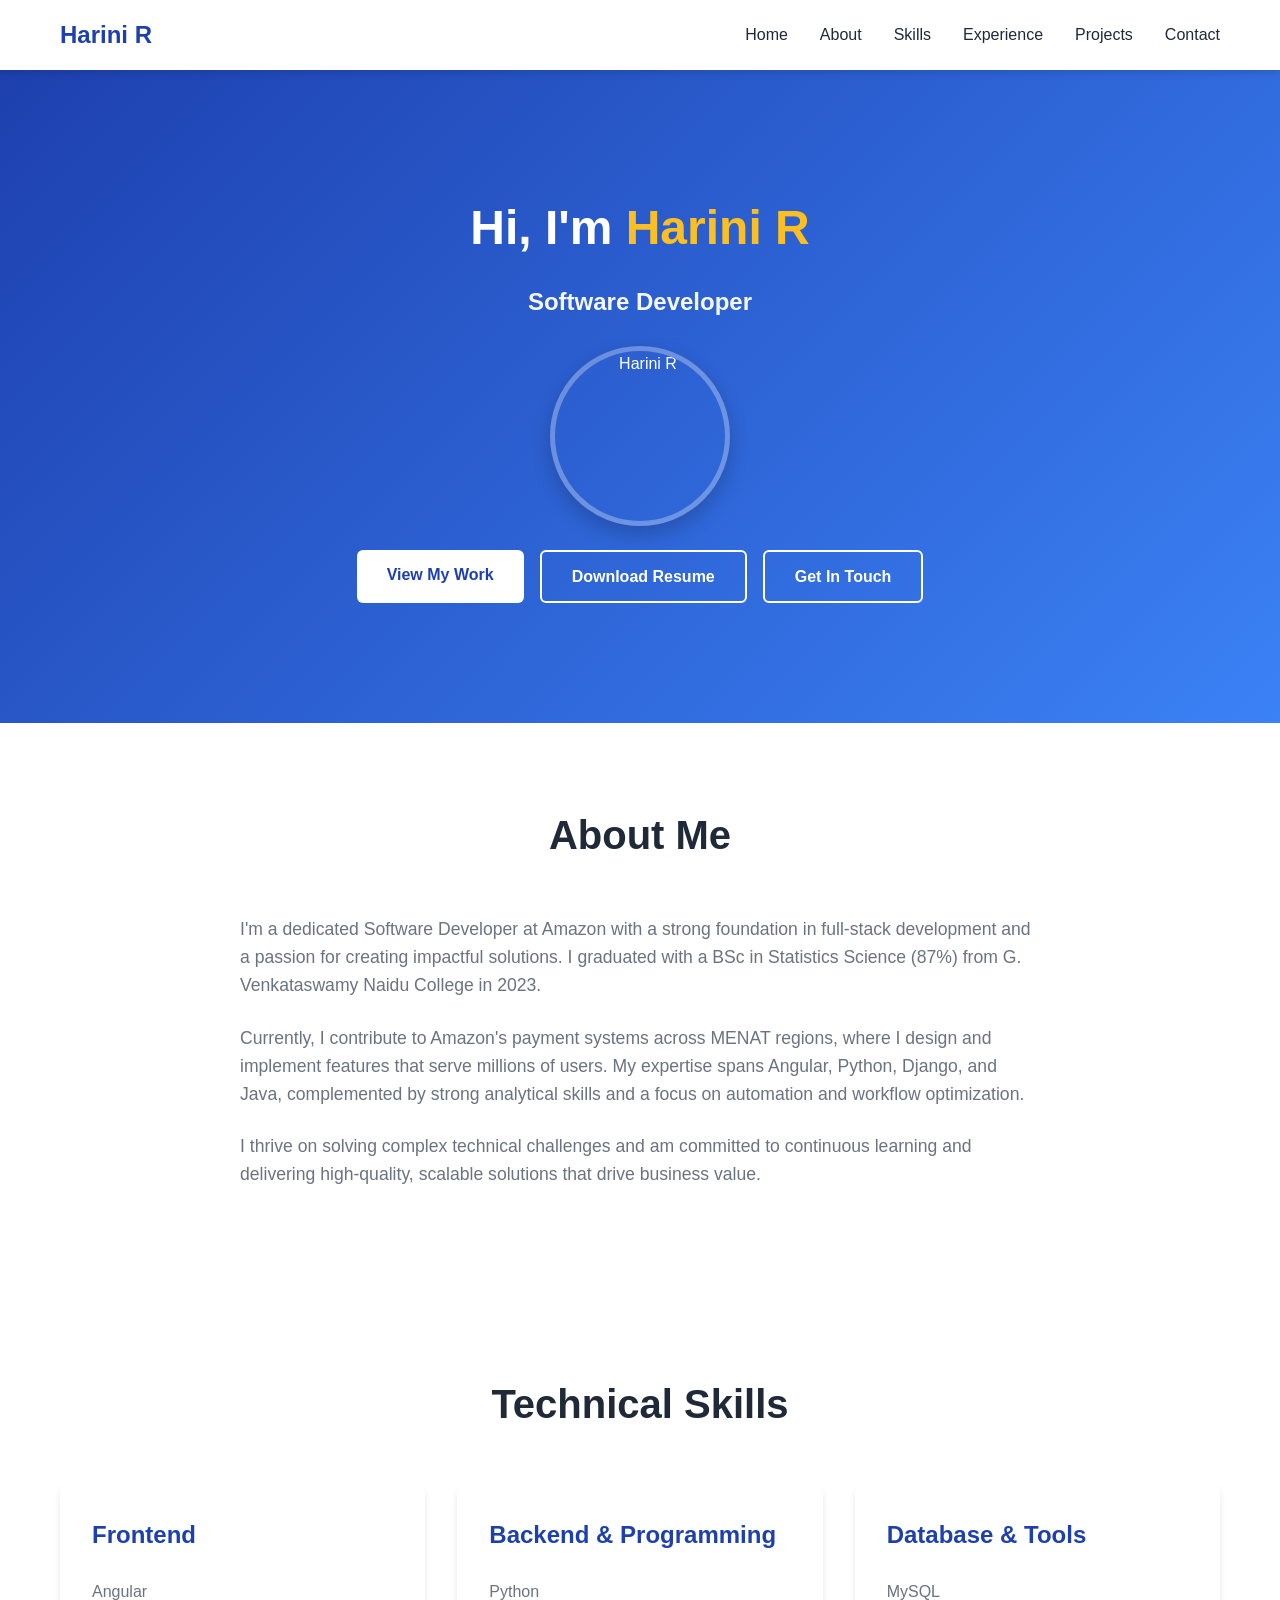
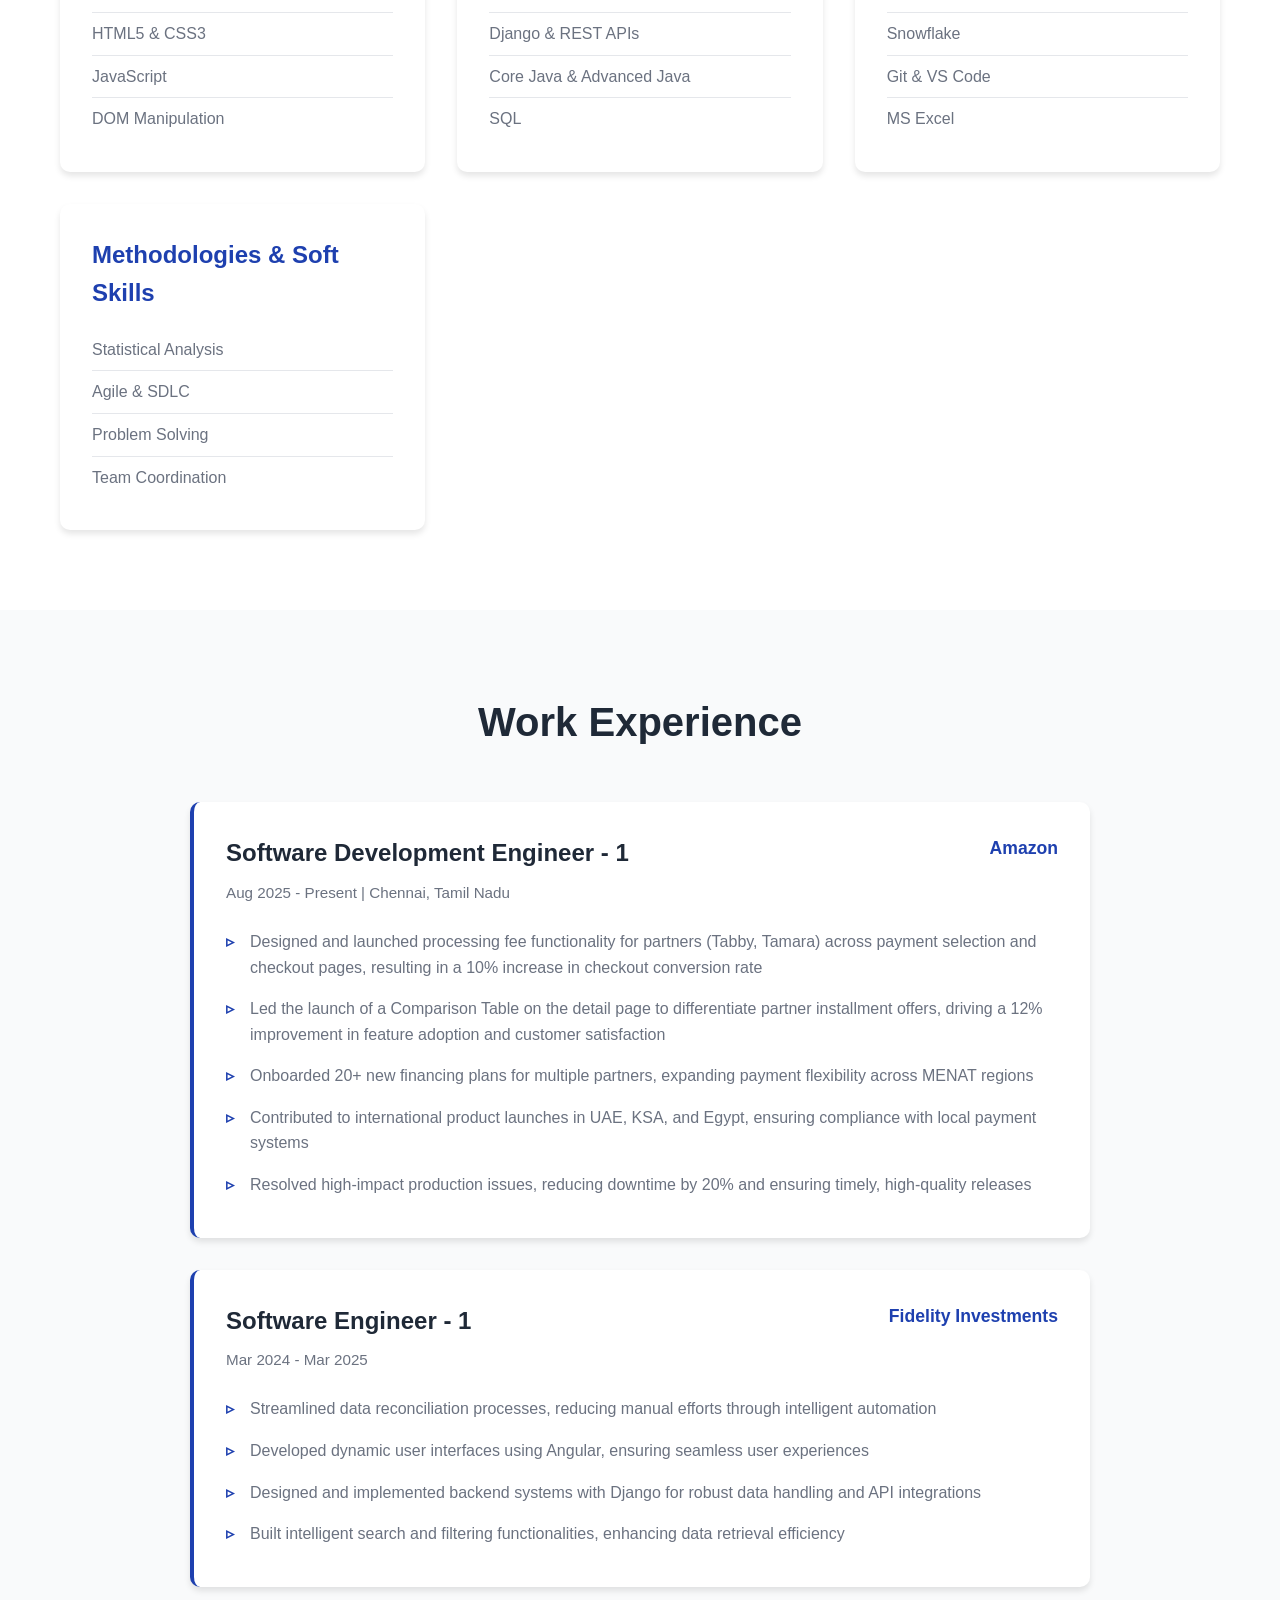
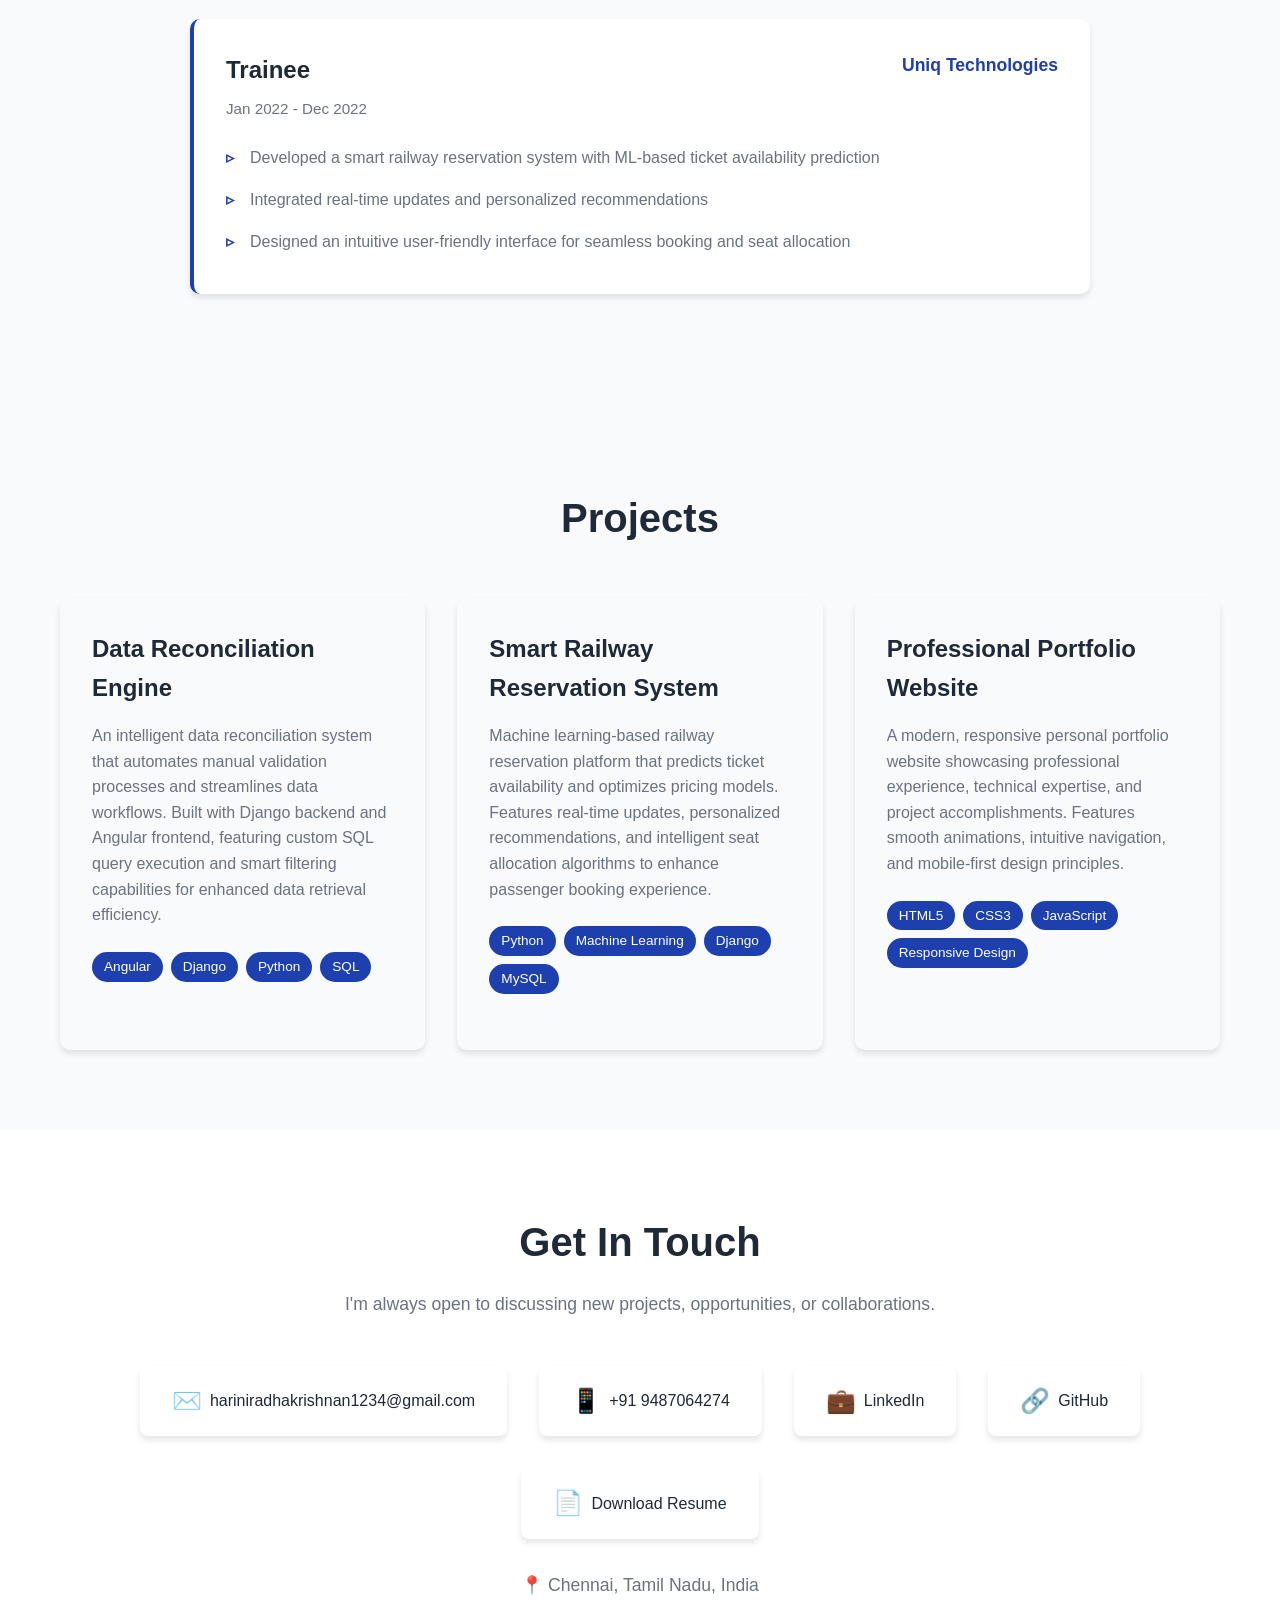
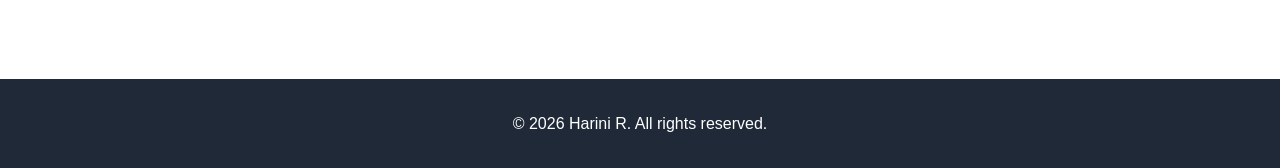
==== commit 898ebb93: "Updated Portfolio with Amazon Experience" ====
--- a/index.html
+++ b/index.html
@@ -31,7 +31,7 @@
         <div class="container">
             <h1>Hi, I'm <span class="highlight">Harini R</span></h1>
             <p class="subtitle">Software Developer</p>
-            <p class="hero-description">2 years of experience building scalable web applications with Angular, Python, Django, and Java</p>
+            <img src="profile.jpg" alt="Harini R" class="profile-photo">
             <div class="cta-buttons">
                 <a href="#projects" class="btn btn-primary">View My Work</a>
                 <a href="resume.pdf" class="btn btn-secondary" download>Download Resume</a>
@@ -45,9 +45,9 @@
             <h2>About Me</h2>
             <div class="about-content">
                 <div class="about-text">
-                    <p>I'm a Software Developer at Amazon with 2 years of hands-on experience in full-stack development. I graduated in 2023 with a BSc in Statistics Science (87%) from G. Venkataswamy Naidu College.</p>
-                    <p>Currently, I work on Amazon's payment systems across MENAT regions, designing and launching features that impact millions of transactions. I specialize in Angular, Python, Django, and Java, with expertise in statistical analysis and automation to optimize workflows and enhance decision-making.</p>
-                    <p>I'm passionate about building scalable solutions, solving complex problems, and contributing to innovative projects that make a real impact.</p>
+                    <p>I'm a dedicated Software Developer at Amazon with a strong foundation in full-stack development and a passion for creating impactful solutions. I graduated with a BSc in Statistics Science (87%) from G. Venkataswamy Naidu College in 2023.</p>
+                    <p>Currently, I contribute to Amazon's payment systems across MENAT regions, where I design and implement features that serve millions of users. My expertise spans Angular, Python, Django, and Java, complemented by strong analytical skills and a focus on automation and workflow optimization.</p>
+                    <p>I thrive on solving complex technical challenges and am committed to continuous learning and delivering high-quality, scalable solutions that drive business value.</p>
                 </div>
             </div>
         </div>
@@ -149,41 +149,33 @@
             <h2>Projects</h2>
             <div class="projects-grid">
                 <div class="project-card">
-                    <h3>Data Recon Engine</h3>
-                    <p>An intelligent data reconciliation system that automates manual processes and streamlines data validation workflows. Built with Django backend and Angular frontend for seamless data handling.</p>
+                    <h3>Data Reconciliation Engine</h3>
+                    <p>An intelligent data reconciliation system that automates manual validation processes and streamlines data workflows. Built with Django backend and Angular frontend, featuring custom SQL query execution and smart filtering capabilities for enhanced data retrieval efficiency.</p>
                     <div class="project-tags">
                         <span>Angular</span>
                         <span>Django</span>
                         <span>Python</span>
                         <span>SQL</span>
                     </div>
-                    <div class="project-links">
-                        <a href="https://github.com/harinir1234" class="btn-link">GitHub</a>
-                    </div>
                 </div>
                 <div class="project-card">
-                    <h3>Railway Reservation System</h3>
-                    <p>ML-based smart railway reservation system that predicts ticket availability, optimizes pricing models, and provides real-time updates with personalized recommendations for enhanced passenger experience.</p>
+                    <h3>Smart Railway Reservation System</h3>
+                    <p>Machine learning-based railway reservation platform that predicts ticket availability and optimizes pricing models. Features real-time updates, personalized recommendations, and intelligent seat allocation algorithms to enhance passenger booking experience.</p>
                     <div class="project-tags">
                         <span>Python</span>
                         <span>Machine Learning</span>
                         <span>Django</span>
                         <span>MySQL</span>
                     </div>
-                    <div class="project-links">
-                        <a href="https://github.com/harinir1234" class="btn-link">GitHub</a>
-                    </div>
                 </div>
                 <div class="project-card">
-                    <h3>Portfolio Web Application</h3>
-                    <p>A modern, responsive personal portfolio website showcasing professional experience, technical skills, and projects with smooth animations and intuitive navigation.</p>
+                    <h3>Professional Portfolio Website</h3>
+                    <p>A modern, responsive personal portfolio website showcasing professional experience, technical expertise, and project accomplishments. Features smooth animations, intuitive navigation, and mobile-first design principles.</p>
                     <div class="project-tags">
                         <span>HTML5</span>
                         <span>CSS3</span>
                         <span>JavaScript</span>
-                    </div>
-                    <div class="project-links">
-                        <a href="https://github.com/harinir1234" class="btn-link">GitHub</a>
+                        <span>Responsive Design</span>
                     </div>
                 </div>
             </div>
--- a/styles.css
+++ b/styles.css
@@ -5,12 +5,13 @@
 }
 
 :root {
-    --primary-color: #2563eb;
-    --secondary-color: #1e40af;
+    --primary-color: #1e40af;
+    --secondary-color: #1e3a8a;
     --text-dark: #1f2937;
     --text-light: #6b7280;
     --bg-light: #f9fafb;
     --white: #ffffff;
+    --accent: #3b82f6;
     --shadow: 0 4px 6px rgba(0, 0, 0, 0.1);
     --shadow-lg: 0 10px 25px rgba(0, 0, 0, 0.15);
 }
@@ -84,7 +85,7 @@
 
 /* Hero Section */
 .hero {
-    background: linear-gradient(135deg, #667eea 0%, #764ba2 100%);
+    background: linear-gradient(135deg, #1e40af 0%, #3b82f6 100%);
     color: var(--white);
     padding: 120px 20px;
     text-align: center;
@@ -99,10 +100,22 @@
     color: #fbbf24;
 }
 
+.profile-photo {
+    width: 200px;
+    height: 200px;
+    border-radius: 50%;
+    object-fit: cover;
+    border: 5px solid var(--white);
+    margin: 2rem auto;
+    display: block;
+    box-shadow: 0 10px 30px rgba(0, 0, 0, 0.3);
+}
+
 .subtitle {
-    font-size: 1.25rem;
-    margin-bottom: 2rem;
-    opacity: 0.9;
+    font-size: 1.5rem;
+    margin-bottom: 1rem;
+    opacity: 0.95;
+    font-weight: 600;
 }
 
 .cta-buttons {
@@ -144,6 +157,18 @@
     opacity: 0.85;
 }
 
+/* Profile Photo in Hero */
+.profile-photo {
+    width: 180px;
+    height: 180px;
+    border-radius: 50%;
+    object-fit: cover;
+    margin: 1.5rem auto;
+    display: block;
+    border: 5px solid rgba(255, 255, 255, 0.3);
+    box-shadow: 0 8px 20px rgba(0, 0, 0, 0.2);
+}
+
 /* About Section */
 .about {
     padding: 80px 20px;
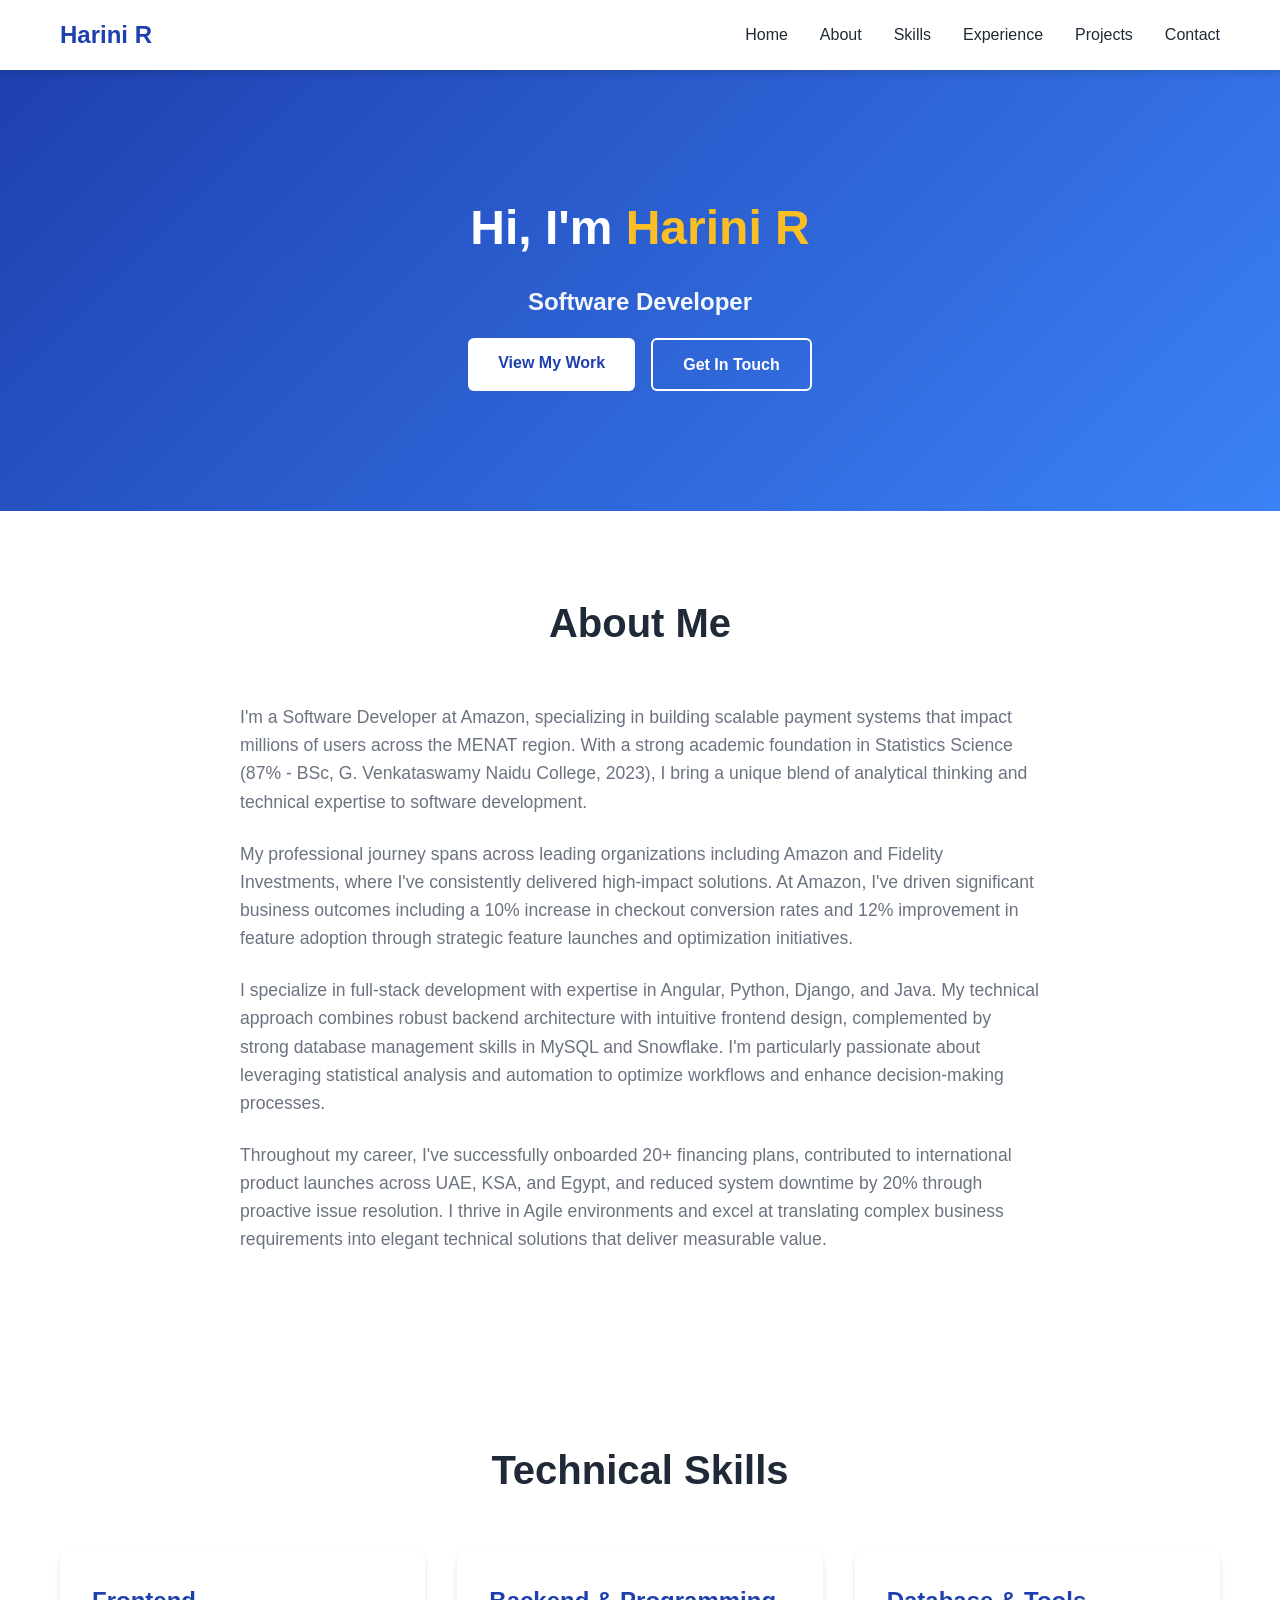
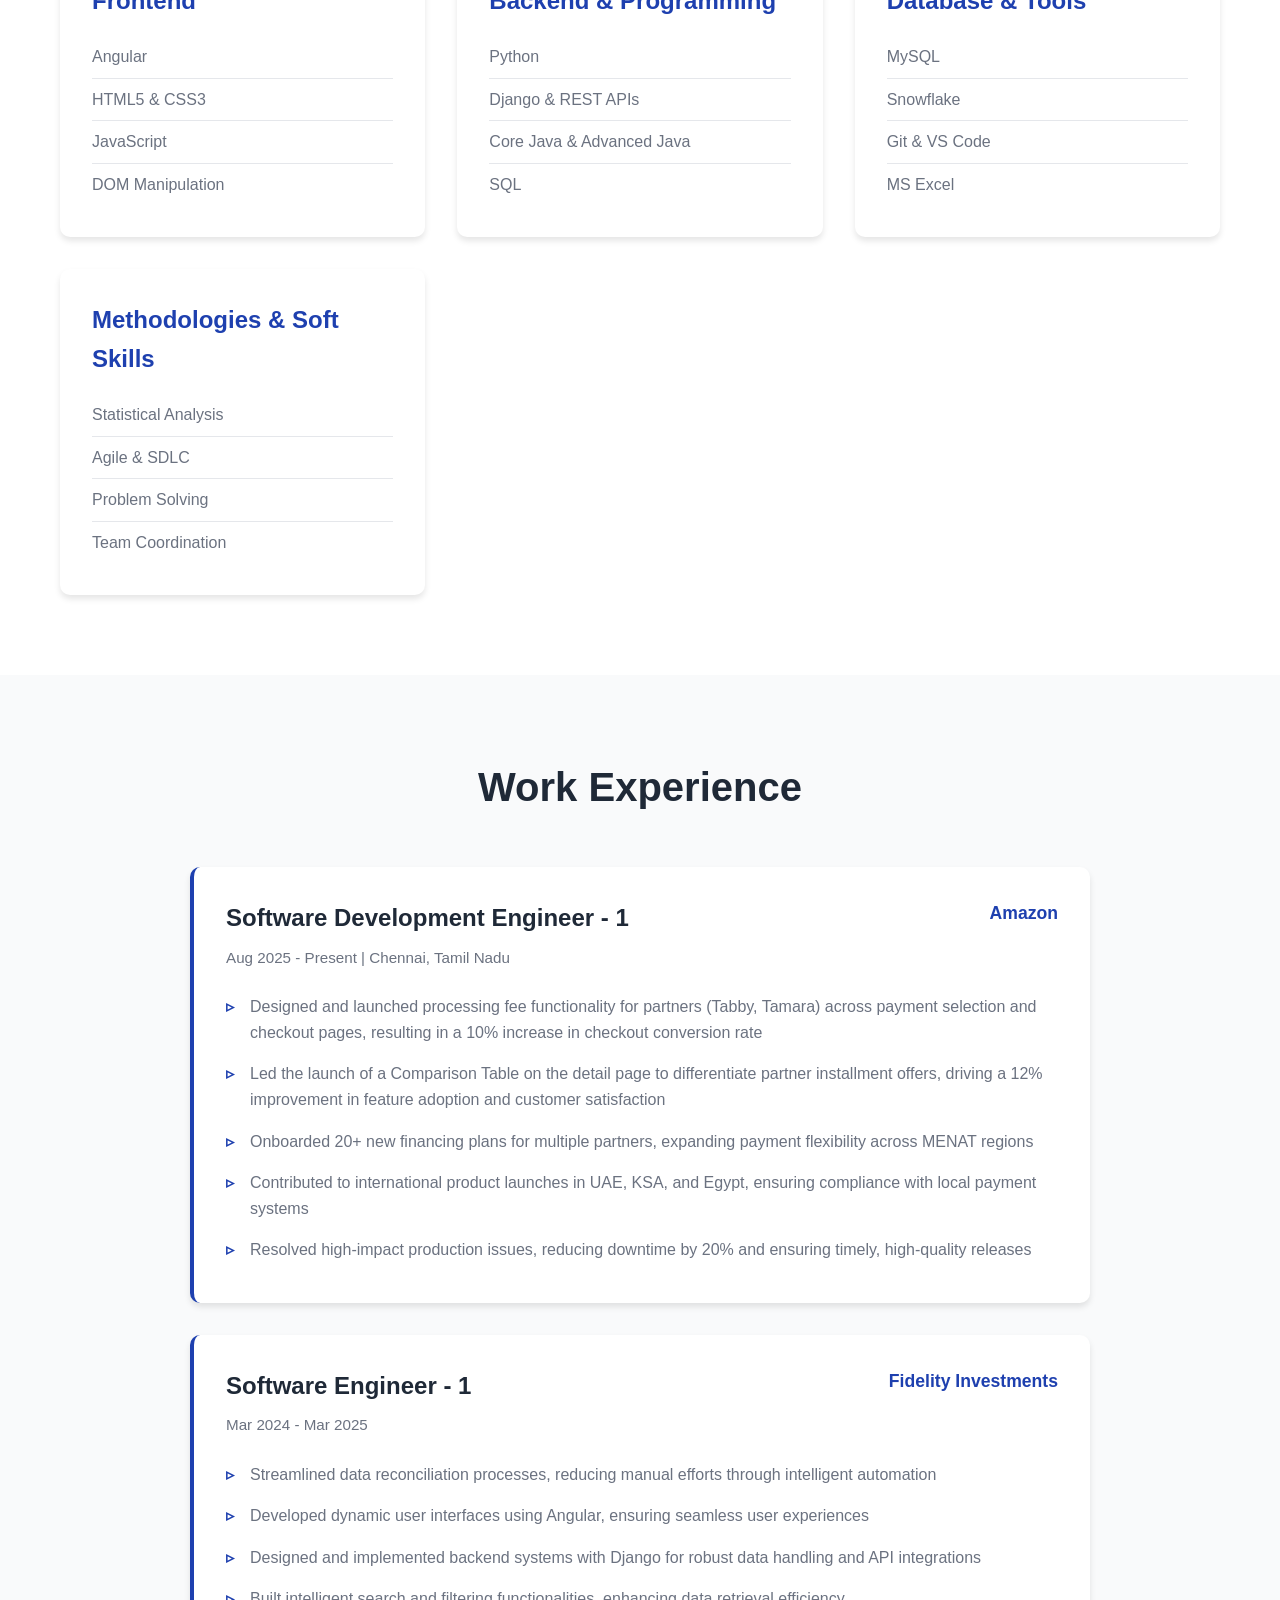
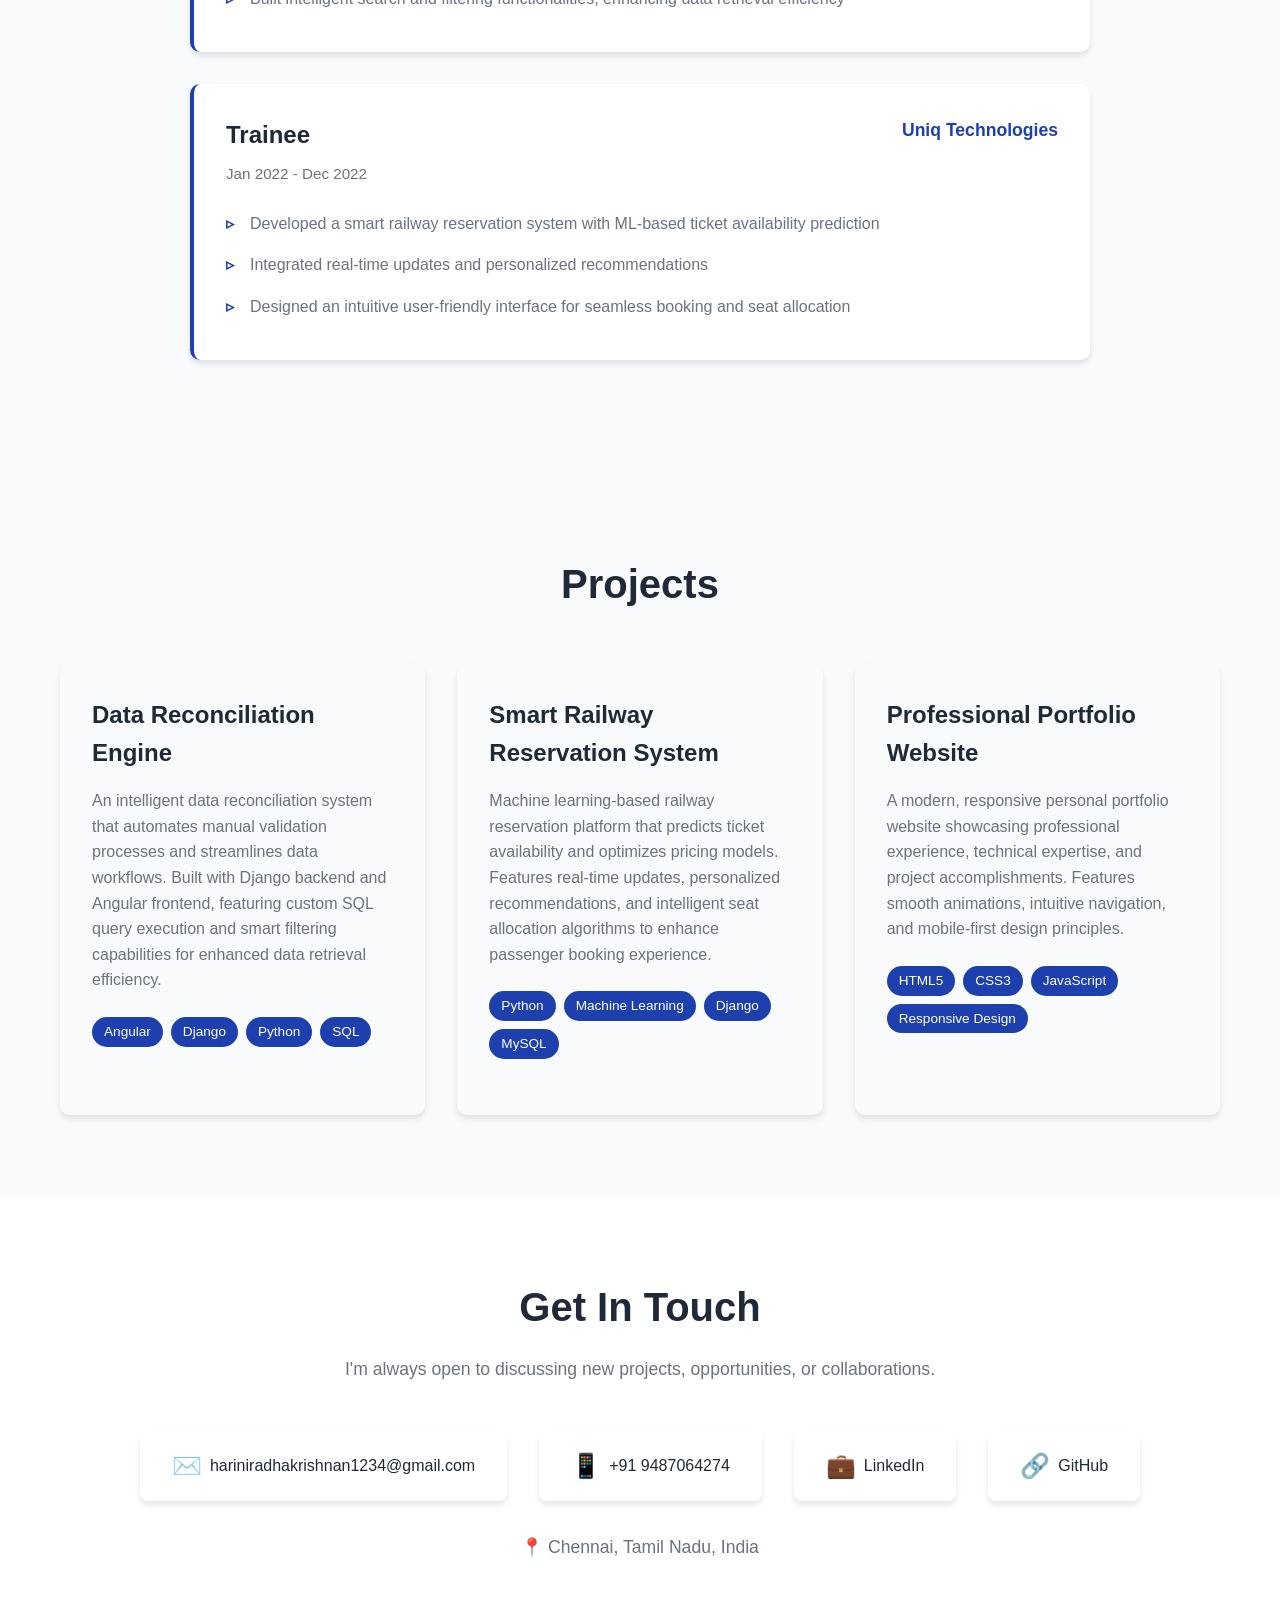
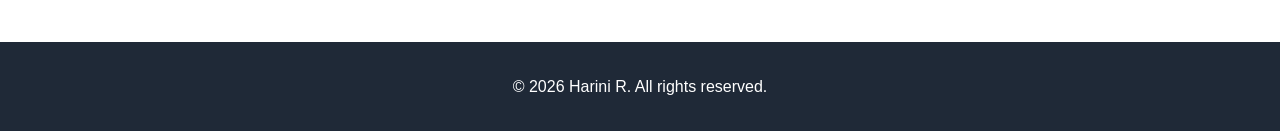
==== commit 0a83ff8e: "Updated Portfolio" ====
--- a/index.html
+++ b/index.html
@@ -31,10 +31,8 @@
         <div class="container">
             <h1>Hi, I'm <span class="highlight">Harini R</span></h1>
             <p class="subtitle">Software Developer</p>
-            <img src="profile.jpg" alt="Harini R" class="profile-photo">
             <div class="cta-buttons">
                 <a href="#projects" class="btn btn-primary">View My Work</a>
-                <a href="resume.pdf" class="btn btn-secondary" download>Download Resume</a>
                 <a href="#contact" class="btn btn-secondary">Get In Touch</a>
             </div>
         </div>
@@ -45,9 +43,13 @@
             <h2>About Me</h2>
             <div class="about-content">
                 <div class="about-text">
-                    <p>I'm a dedicated Software Developer at Amazon with a strong foundation in full-stack development and a passion for creating impactful solutions. I graduated with a BSc in Statistics Science (87%) from G. Venkataswamy Naidu College in 2023.</p>
-                    <p>Currently, I contribute to Amazon's payment systems across MENAT regions, where I design and implement features that serve millions of users. My expertise spans Angular, Python, Django, and Java, complemented by strong analytical skills and a focus on automation and workflow optimization.</p>
-                    <p>I thrive on solving complex technical challenges and am committed to continuous learning and delivering high-quality, scalable solutions that drive business value.</p>
+                    <p>I'm a Software Developer at Amazon, specializing in building scalable payment systems that impact millions of users across the MENAT region. With a strong academic foundation in Statistics Science (87% - BSc, G. Venkataswamy Naidu College, 2023), I bring a unique blend of analytical thinking and technical expertise to software development.</p>
+                    
+                    <p>My professional journey spans across leading organizations including Amazon and Fidelity Investments, where I've consistently delivered high-impact solutions. At Amazon, I've driven significant business outcomes including a 10% increase in checkout conversion rates and 12% improvement in feature adoption through strategic feature launches and optimization initiatives.</p>
+                    
+                    <p>I specialize in full-stack development with expertise in Angular, Python, Django, and Java. My technical approach combines robust backend architecture with intuitive frontend design, complemented by strong database management skills in MySQL and Snowflake. I'm particularly passionate about leveraging statistical analysis and automation to optimize workflows and enhance decision-making processes.</p>
+                    
+                    <p>Throughout my career, I've successfully onboarded 20+ financing plans, contributed to international product launches across UAE, KSA, and Egypt, and reduced system downtime by 20% through proactive issue resolution. I thrive in Agile environments and excel at translating complex business requirements into elegant technical solutions that deliver measurable value.</p>
                 </div>
             </div>
         </div>
@@ -203,10 +205,6 @@
                     <span class="icon">🔗</span>
                     <span>GitHub</span>
                 </a>
-                <a href="resume.pdf" class="contact-item" download>
-                    <span class="icon">📄</span>
-                    <span>Download Resume</span>
-                </a>
             </div>
             <div class="location">
                 <p>📍 Chennai, Tamil Nadu, India</p>
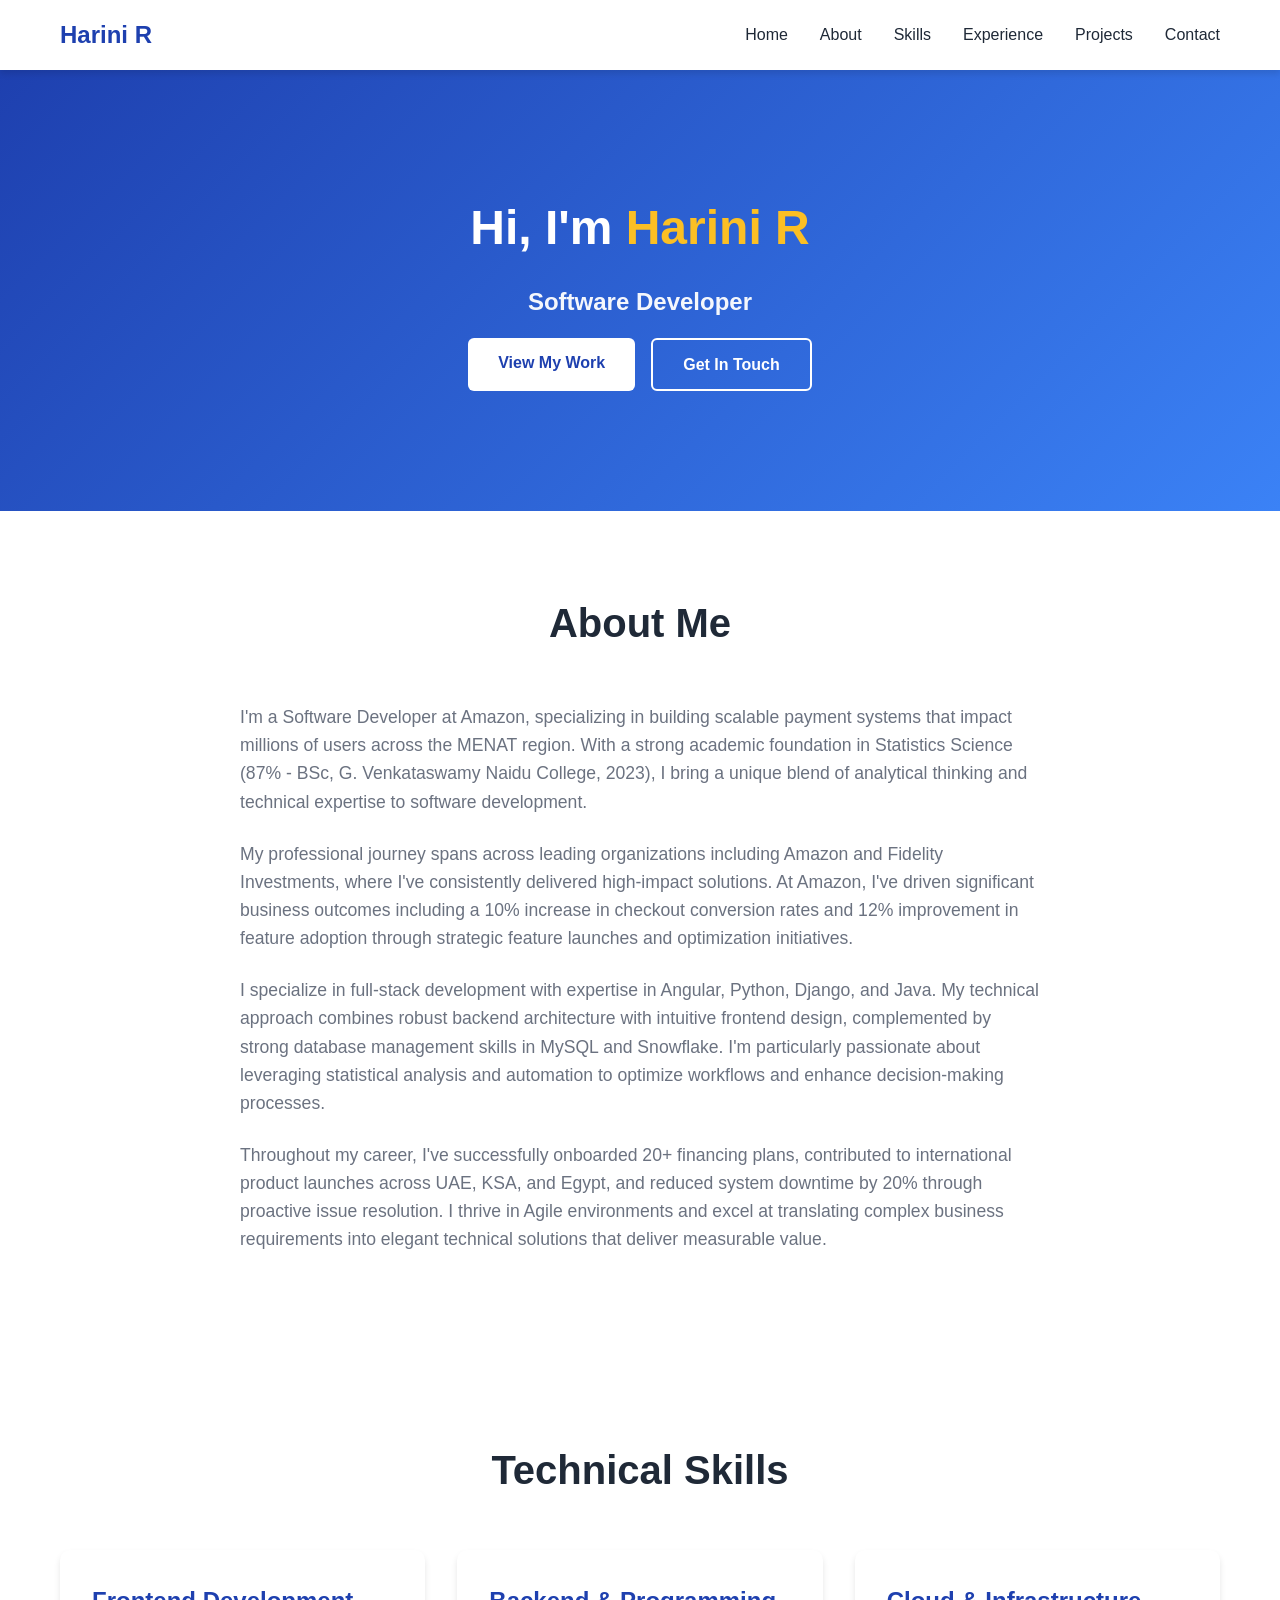
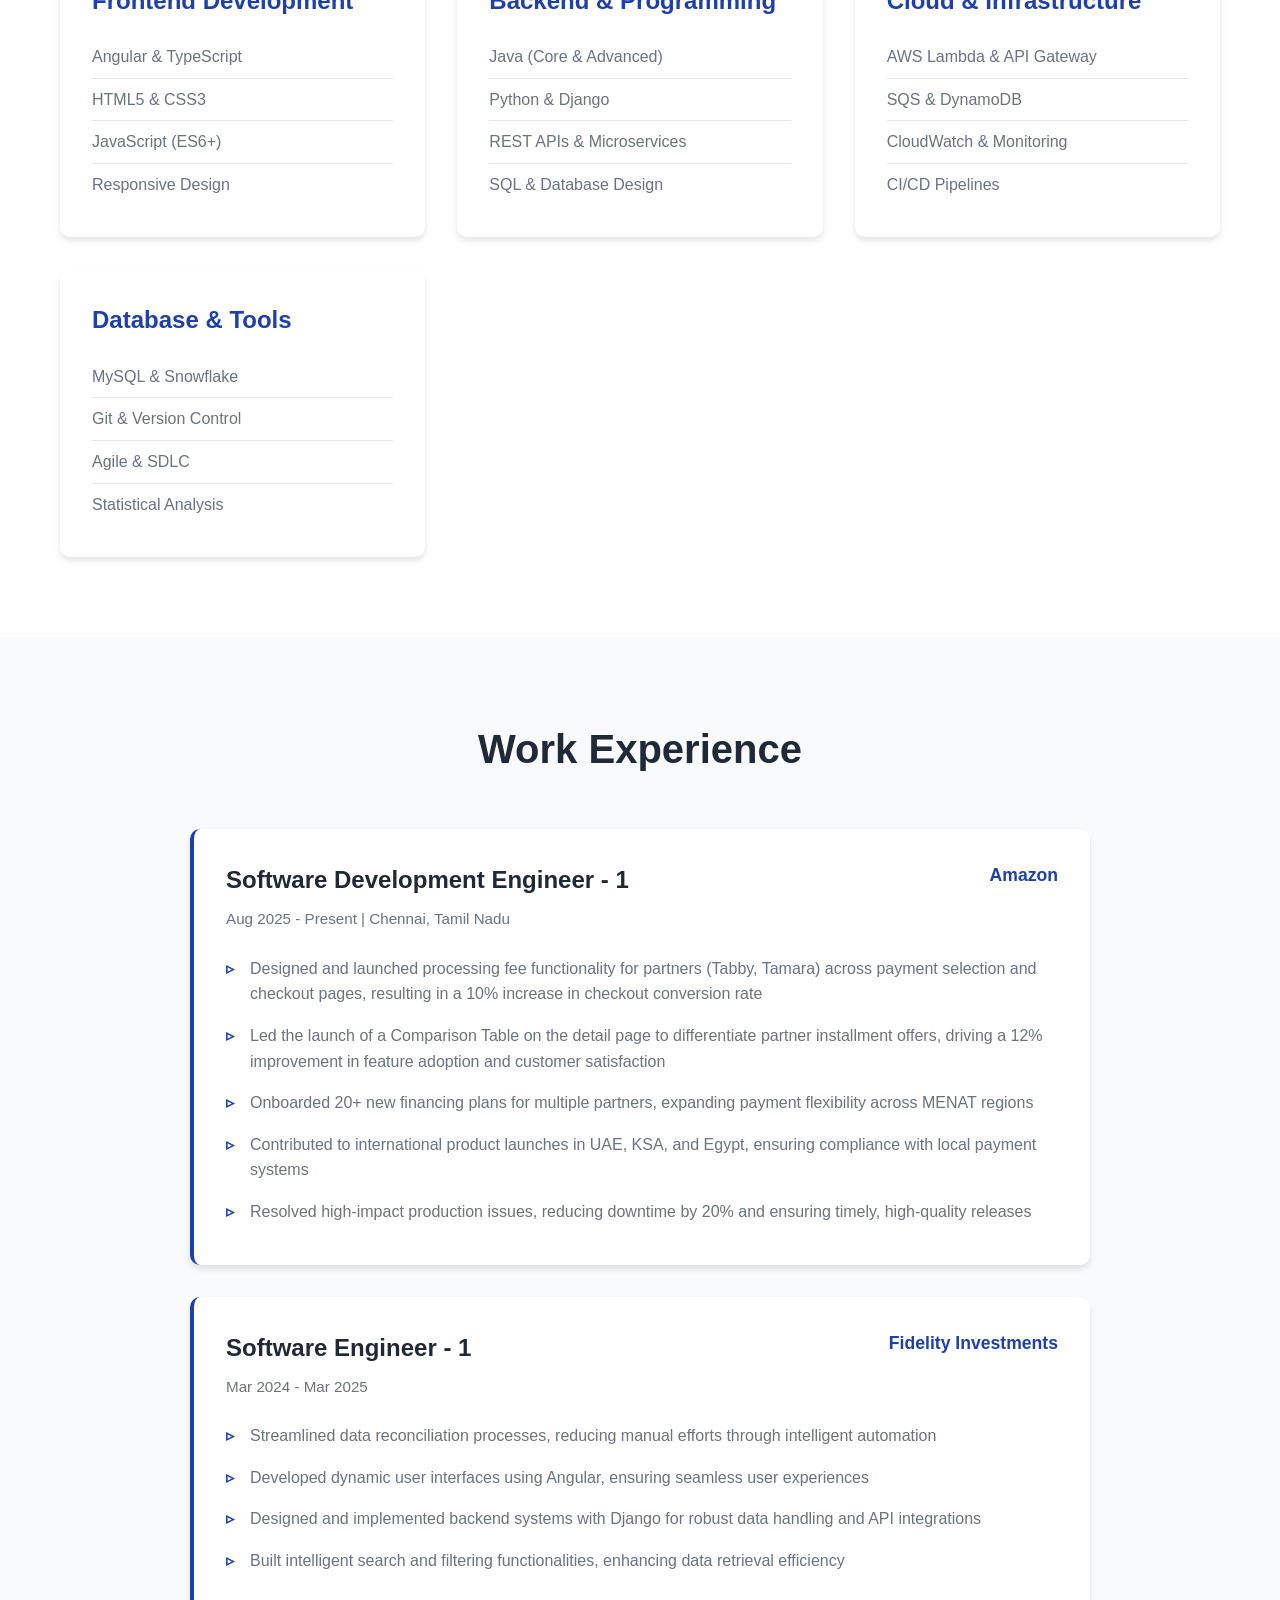
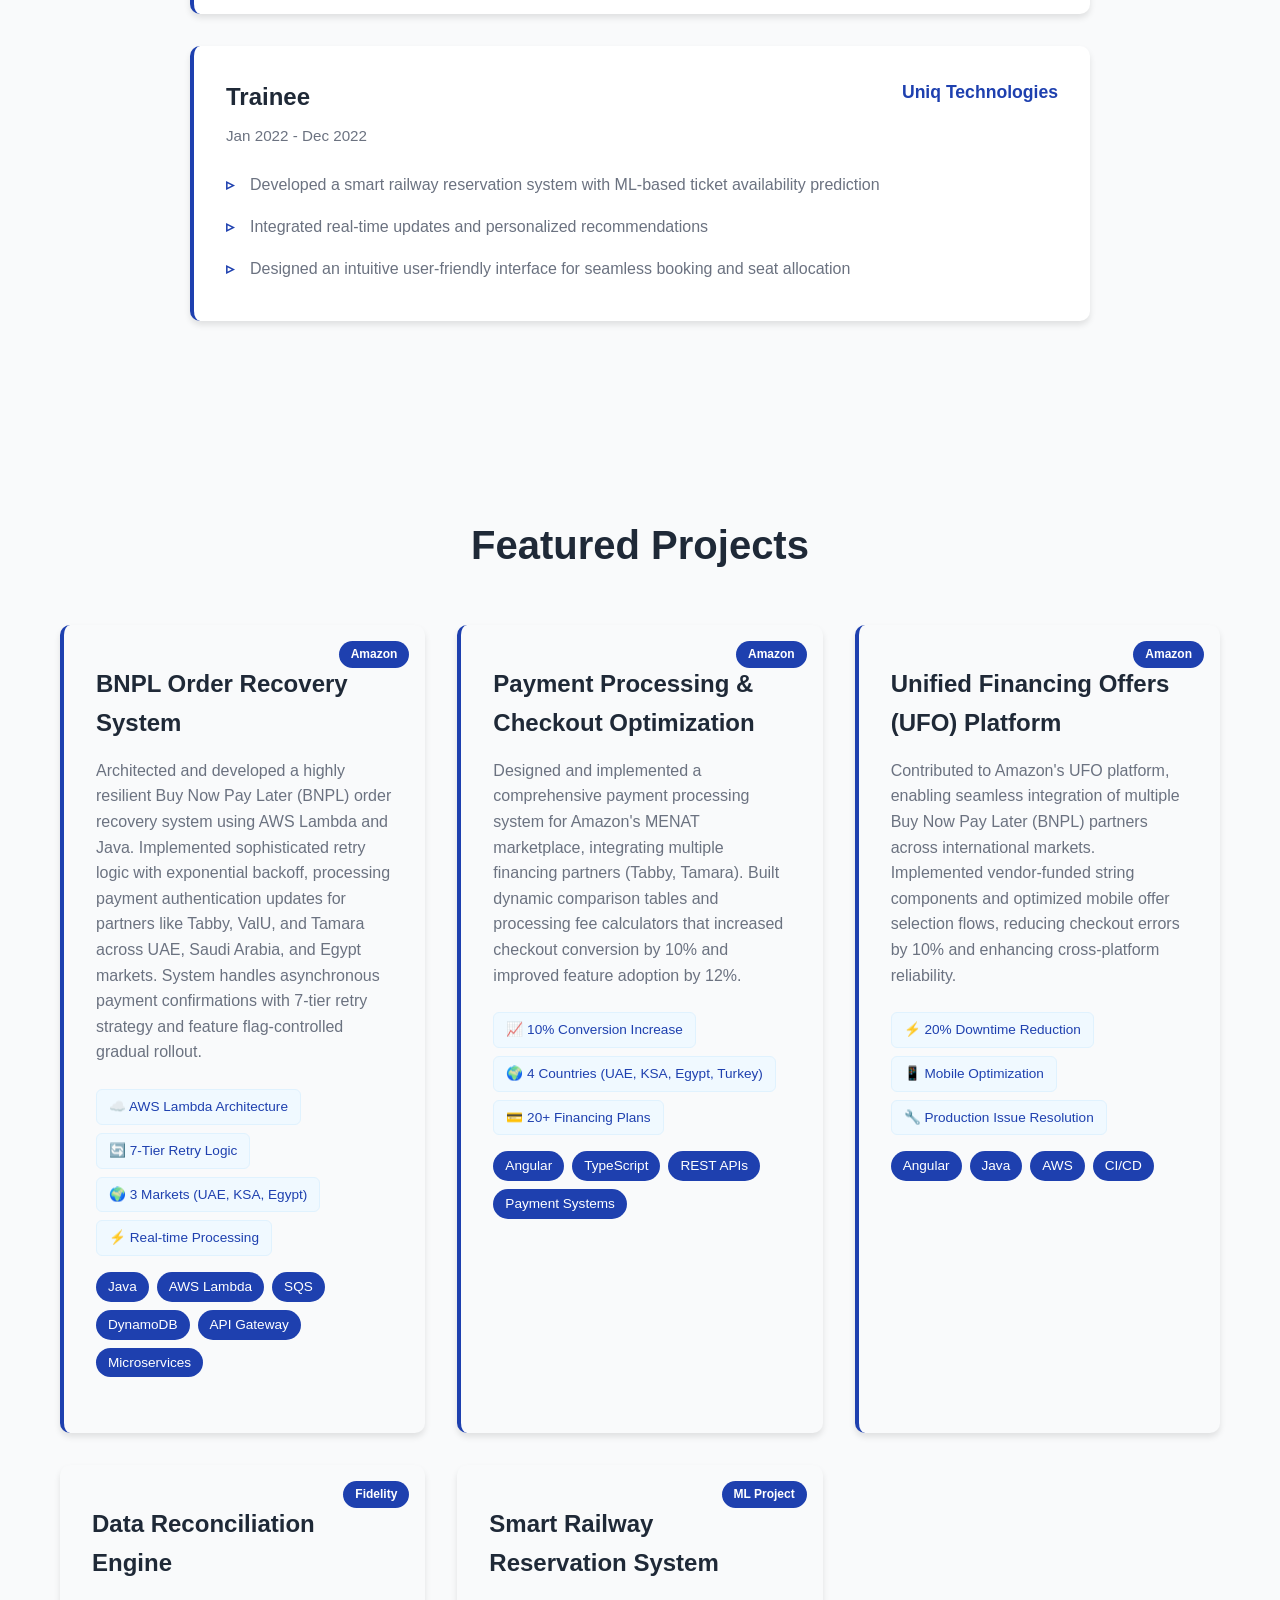
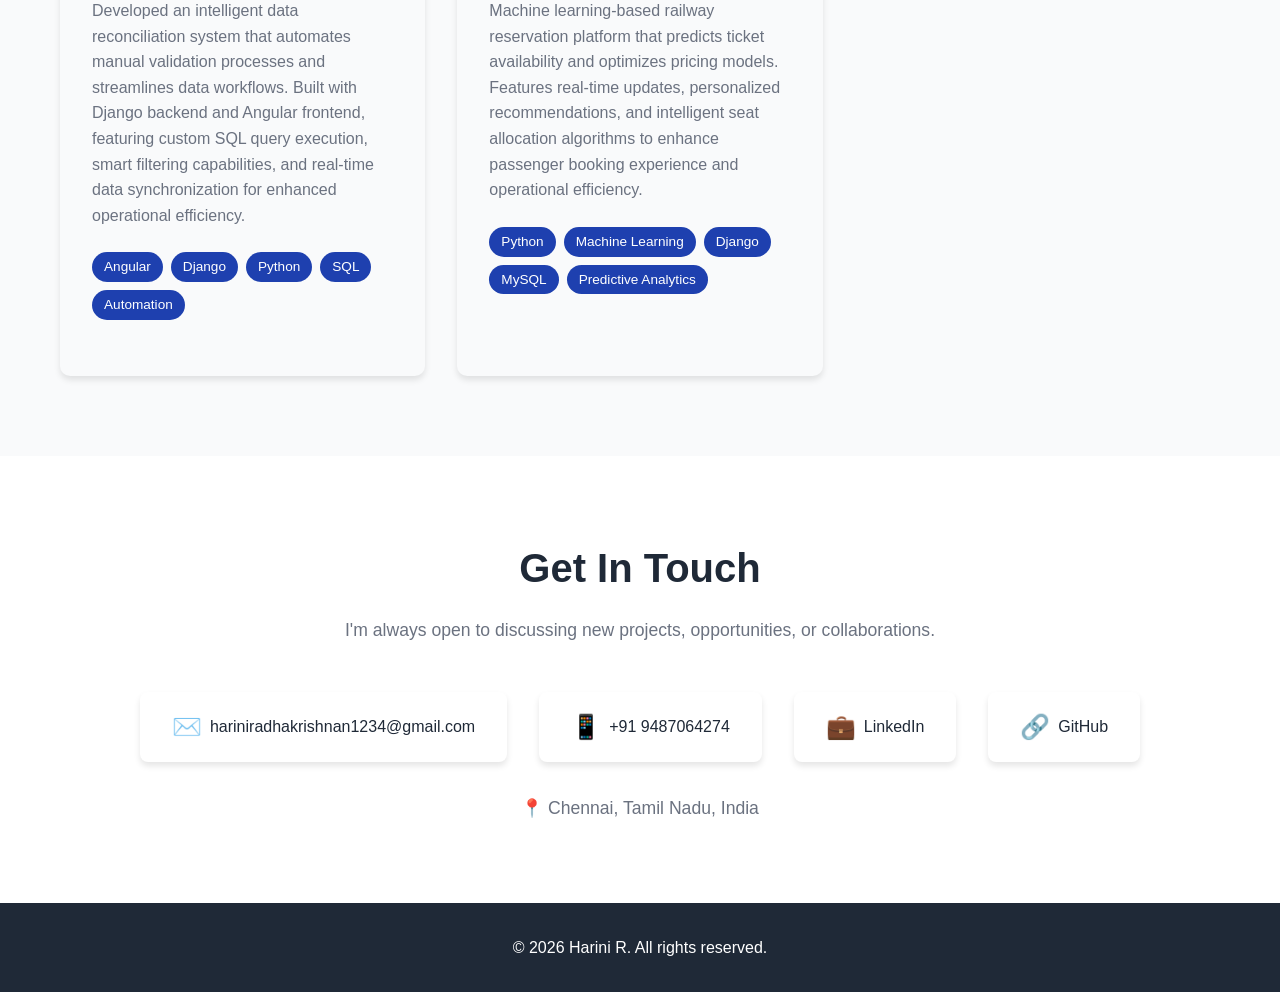
==== commit 07c0381b: "Updated Portfolio" ====
--- a/index.html
+++ b/index.html
@@ -60,39 +60,39 @@
             <h2>Technical Skills</h2>
             <div class="skills-grid">
                 <div class="skill-card">
-                    <h3>Frontend</h3>
-                    <ul>
-                        <li>Angular</li>
+                    <h3>Frontend Development</h3>
+                    <ul>
+                        <li>Angular & TypeScript</li>
                         <li>HTML5 & CSS3</li>
-                        <li>JavaScript</li>
-                        <li>DOM Manipulation</li>
+                        <li>JavaScript (ES6+)</li>
+                        <li>Responsive Design</li>
                     </ul>
                 </div>
                 <div class="skill-card">
                     <h3>Backend & Programming</h3>
                     <ul>
-                        <li>Python</li>
-                        <li>Django & REST APIs</li>
-                        <li>Core Java & Advanced Java</li>
-                        <li>SQL</li>
+                        <li>Java (Core & Advanced)</li>
+                        <li>Python & Django</li>
+                        <li>REST APIs & Microservices</li>
+                        <li>SQL & Database Design</li>
+                    </ul>
+                </div>
+                <div class="skill-card">
+                    <h3>Cloud & Infrastructure</h3>
+                    <ul>
+                        <li>AWS Lambda & API Gateway</li>
+                        <li>SQS & DynamoDB</li>
+                        <li>CloudWatch & Monitoring</li>
+                        <li>CI/CD Pipelines</li>
                     </ul>
                 </div>
                 <div class="skill-card">
                     <h3>Database & Tools</h3>
                     <ul>
-                        <li>MySQL</li>
-                        <li>Snowflake</li>
-                        <li>Git & VS Code</li>
-                        <li>MS Excel</li>
-                    </ul>
-                </div>
-                <div class="skill-card">
-                    <h3>Methodologies & Soft Skills</h3>
-                    <ul>
+                        <li>MySQL & Snowflake</li>
+                        <li>Git & Version Control</li>
+                        <li>Agile & SDLC</li>
                         <li>Statistical Analysis</li>
-                        <li>Agile & SDLC</li>
-                        <li>Problem Solving</li>
-                        <li>Team Coordination</li>
                     </ul>
                 </div>
             </div>
@@ -148,36 +148,85 @@
 
     <section id="projects" class="projects">
         <div class="container">
-            <h2>Projects</h2>
+            <h2>Featured Projects</h2>
             <div class="projects-grid">
+                <div class="project-card featured">
+                    <div class="project-badge">Amazon</div>
+                    <h3>BNPL Order Recovery System</h3>
+                    <p>Architected and developed a highly resilient Buy Now Pay Later (BNPL) order recovery system using AWS Lambda and Java. Implemented sophisticated retry logic with exponential backoff, processing payment authentication updates for partners like Tabby, ValU, and Tamara across UAE, Saudi Arabia, and Egypt markets. System handles asynchronous payment confirmations with 7-tier retry strategy and feature flag-controlled gradual rollout.</p>
+                    <div class="project-highlights">
+                        <span class="highlight-item">☁️ AWS Lambda Architecture</span>
+                        <span class="highlight-item">🔄 7-Tier Retry Logic</span>
+                        <span class="highlight-item">🌍 3 Markets (UAE, KSA, Egypt)</span>
+                        <span class="highlight-item">⚡ Real-time Processing</span>
+                    </div>
+                    <div class="project-tags">
+                        <span>Java</span>
+                        <span>AWS Lambda</span>
+                        <span>SQS</span>
+                        <span>DynamoDB</span>
+                        <span>API Gateway</span>
+                        <span>Microservices</span>
+                    </div>
+                </div>
+                
+                <div class="project-card featured">
+                    <div class="project-badge">Amazon</div>
+                    <h3>Payment Processing & Checkout Optimization</h3>
+                    <p>Designed and implemented a comprehensive payment processing system for Amazon's MENAT marketplace, integrating multiple financing partners (Tabby, Tamara). Built dynamic comparison tables and processing fee calculators that increased checkout conversion by 10% and improved feature adoption by 12%.</p>
+                    <div class="project-highlights">
+                        <span class="highlight-item">📈 10% Conversion Increase</span>
+                        <span class="highlight-item">🌍 4 Countries (UAE, KSA, Egypt, Turkey)</span>
+                        <span class="highlight-item">💳 20+ Financing Plans</span>
+                    </div>
+                    <div class="project-tags">
+                        <span>Angular</span>
+                        <span>TypeScript</span>
+                        <span>REST APIs</span>
+                        <span>Payment Systems</span>
+                    </div>
+                </div>
+                
+                <div class="project-card featured">
+                    <div class="project-badge">Amazon</div>
+                    <h3>Unified Financing Offers (UFO) Platform</h3>
+                    <p>Contributed to Amazon's UFO platform, enabling seamless integration of multiple Buy Now Pay Later (BNPL) partners across international markets. Implemented vendor-funded string components and optimized mobile offer selection flows, reducing checkout errors by 10% and enhancing cross-platform reliability.</p>
+                    <div class="project-highlights">
+                        <span class="highlight-item">⚡ 20% Downtime Reduction</span>
+                        <span class="highlight-item">📱 Mobile Optimization</span>
+                        <span class="highlight-item">🔧 Production Issue Resolution</span>
+                    </div>
+                    <div class="project-tags">
+                        <span>Angular</span>
+                        <span>Java</span>
+                        <span>AWS</span>
+                        <span>CI/CD</span>
+                    </div>
+                </div>
+                
                 <div class="project-card">
+                    <div class="project-badge">Fidelity</div>
                     <h3>Data Reconciliation Engine</h3>
-                    <p>An intelligent data reconciliation system that automates manual validation processes and streamlines data workflows. Built with Django backend and Angular frontend, featuring custom SQL query execution and smart filtering capabilities for enhanced data retrieval efficiency.</p>
+                    <p>Developed an intelligent data reconciliation system that automates manual validation processes and streamlines data workflows. Built with Django backend and Angular frontend, featuring custom SQL query execution, smart filtering capabilities, and real-time data synchronization for enhanced operational efficiency.</p>
                     <div class="project-tags">
                         <span>Angular</span>
                         <span>Django</span>
                         <span>Python</span>
                         <span>SQL</span>
-                    </div>
-                </div>
+                        <span>Automation</span>
+                    </div>
+                </div>
+                
                 <div class="project-card">
+                    <div class="project-badge">ML Project</div>
                     <h3>Smart Railway Reservation System</h3>
-                    <p>Machine learning-based railway reservation platform that predicts ticket availability and optimizes pricing models. Features real-time updates, personalized recommendations, and intelligent seat allocation algorithms to enhance passenger booking experience.</p>
+                    <p>Machine learning-based railway reservation platform that predicts ticket availability and optimizes pricing models. Features real-time updates, personalized recommendations, and intelligent seat allocation algorithms to enhance passenger booking experience and operational efficiency.</p>
                     <div class="project-tags">
                         <span>Python</span>
                         <span>Machine Learning</span>
                         <span>Django</span>
                         <span>MySQL</span>
-                    </div>
-                </div>
-                <div class="project-card">
-                    <h3>Professional Portfolio Website</h3>
-                    <p>A modern, responsive personal portfolio website showcasing professional experience, technical expertise, and project accomplishments. Features smooth animations, intuitive navigation, and mobile-first design principles.</p>
-                    <div class="project-tags">
-                        <span>HTML5</span>
-                        <span>CSS3</span>
-                        <span>JavaScript</span>
-                        <span>Responsive Design</span>
+                        <span>Predictive Analytics</span>
                     </div>
                 </div>
             </div>
--- a/styles.css
+++ b/styles.css
@@ -483,3 +483,51 @@
         align-items: stretch;
     }
 }
+
+
+/* Enhanced Project Cards */
+.project-card.featured {
+    border-left: 4px solid var(--primary-color);
+}
+
+.project-badge {
+    position: absolute;
+    top: 1rem;
+    right: 1rem;
+    background: var(--primary-color);
+    color: var(--white);
+    padding: 4px 12px;
+    border-radius: 20px;
+    font-size: 0.75rem;
+    font-weight: 600;
+}
+
+.project-card {
+    position: relative;
+    overflow: hidden;
+}
+
+.project-card h3 {
+    margin-top: 0.5rem;
+}
+
+.project-card p {
+    line-height: 1.6;
+}
+
+.project-highlights {
+    display: flex;
+    flex-wrap: wrap;
+    gap: 0.5rem;
+    margin-bottom: 1rem;
+}
+
+.highlight-item {
+    background: #f0f9ff;
+    color: var(--primary-color);
+    padding: 6px 12px;
+    border-radius: 6px;
+    font-size: 0.85rem;
+    font-weight: 500;
+    border: 1px solid #e0f2fe;
+}
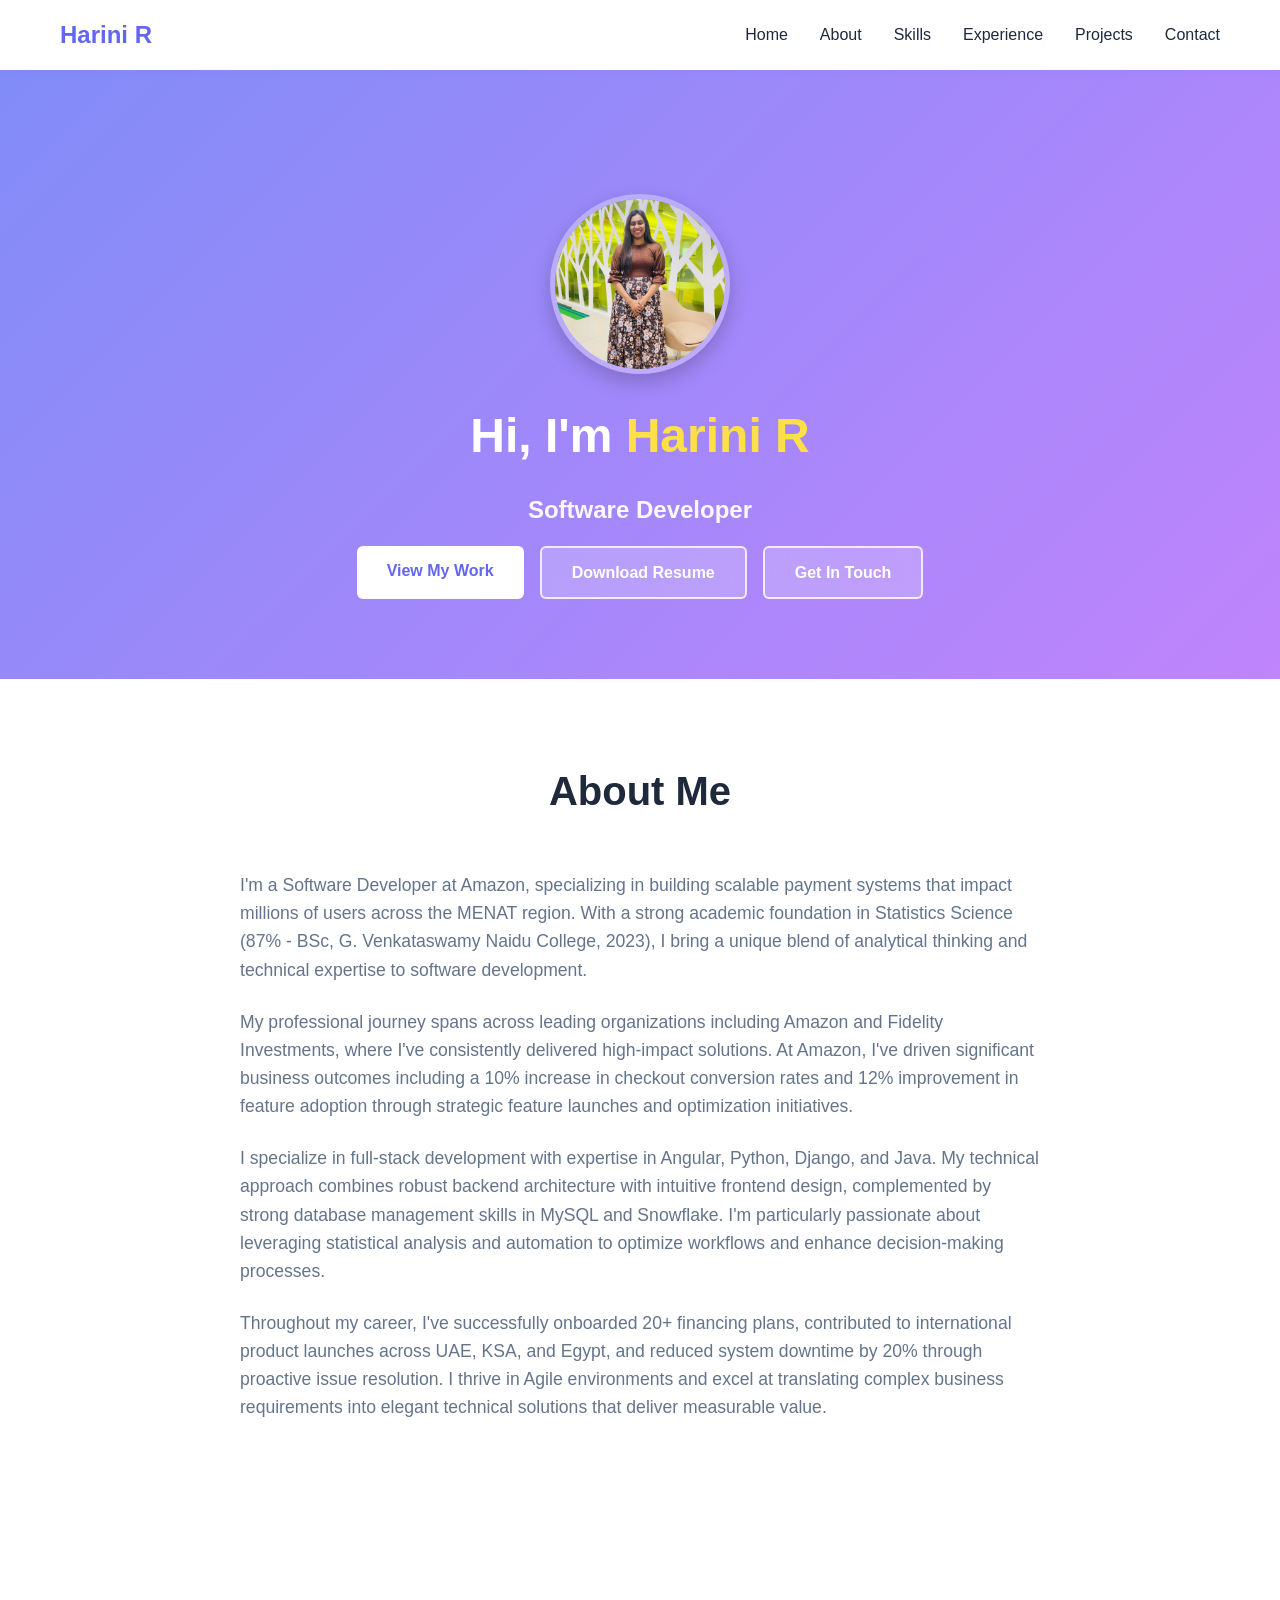
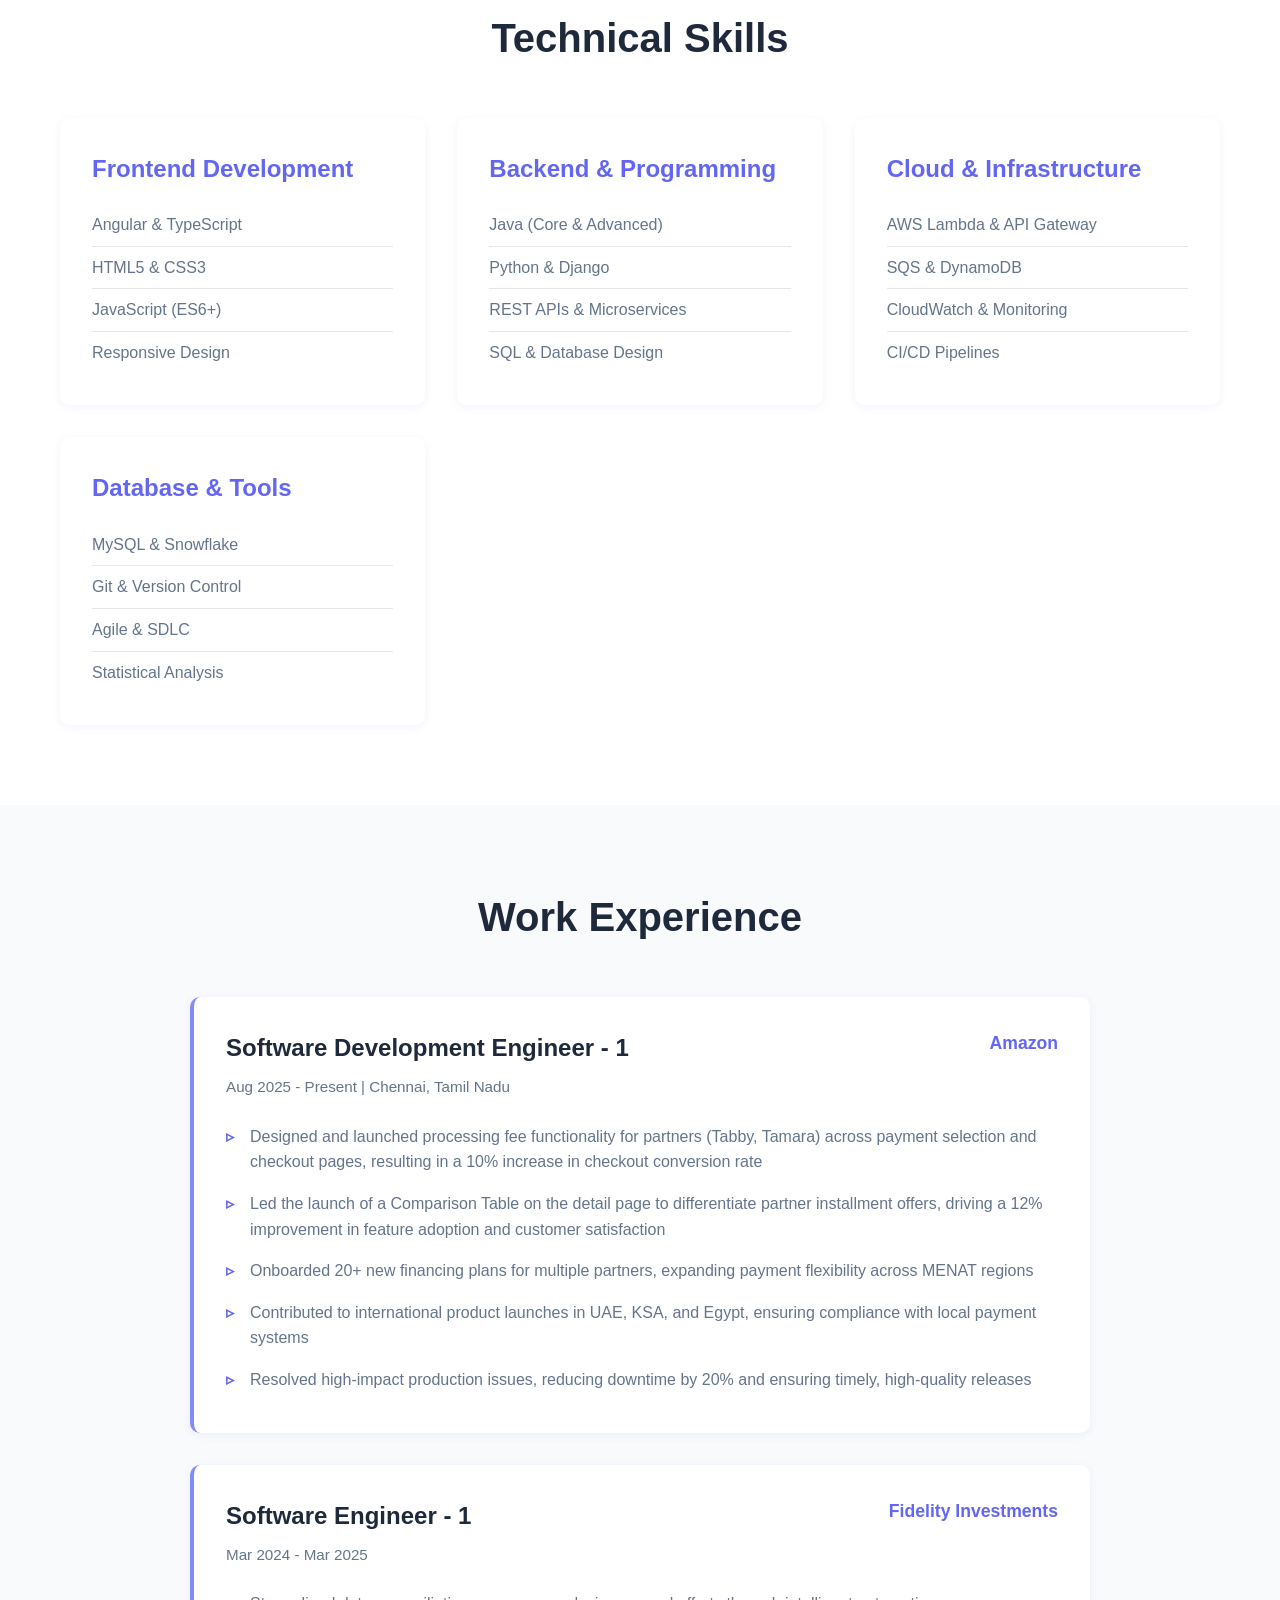
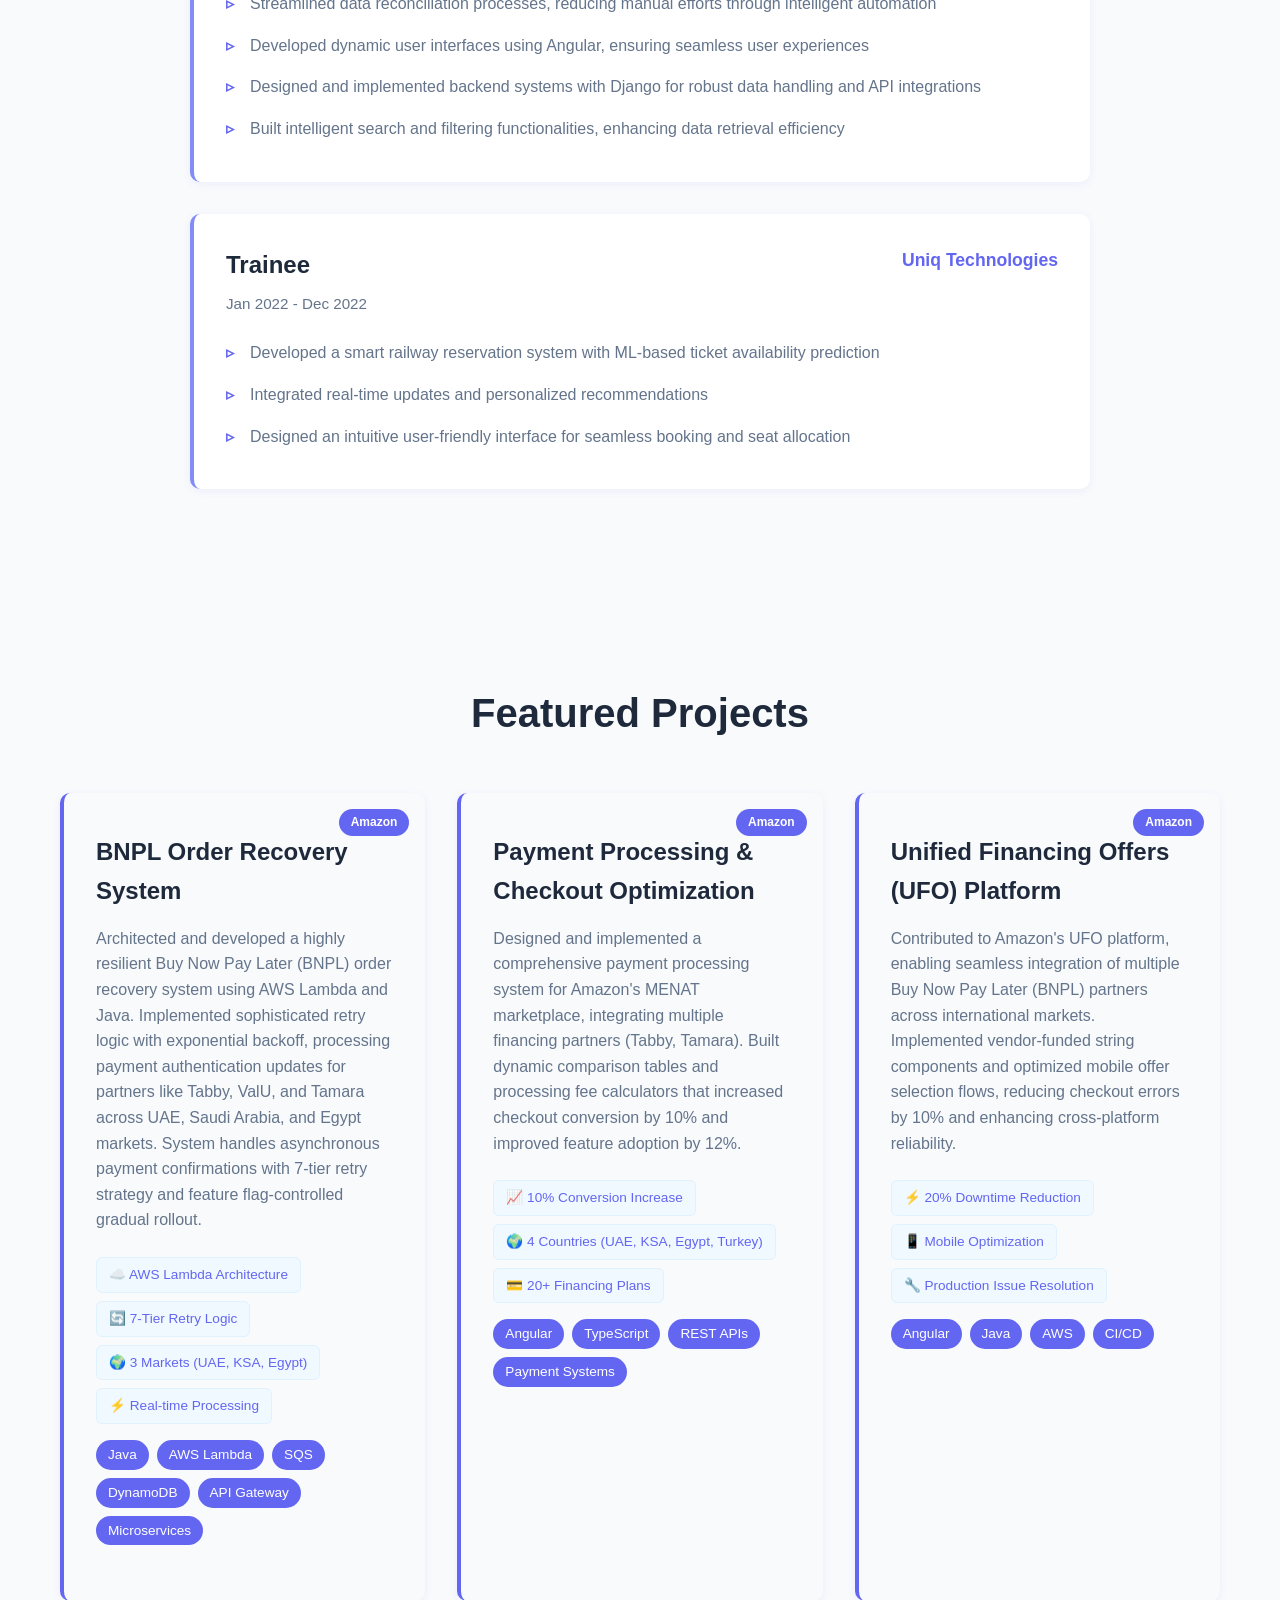
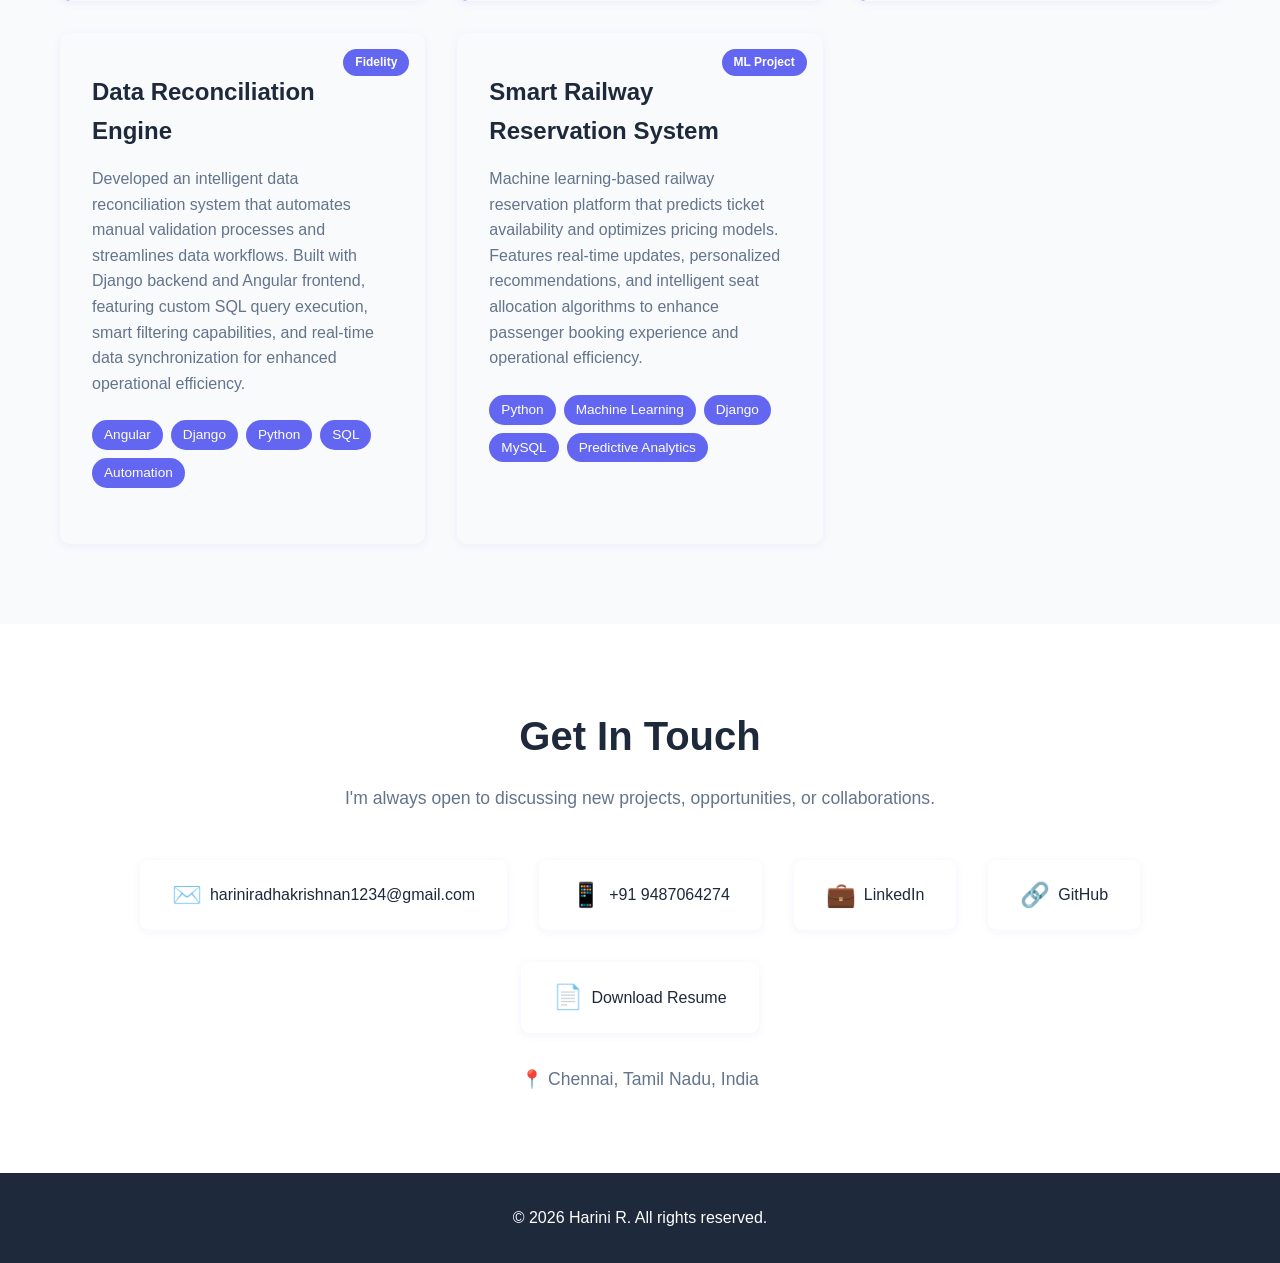
==== commit d8520ae6: "Add files via upload" ====
--- a/index.html
+++ b/index.html
@@ -29,10 +29,12 @@
 
     <section id="home" class="hero">
         <div class="container">
+            <img src="profile.jpg" alt="Harini R" class="profile-photo">
             <h1>Hi, I'm <span class="highlight">Harini R</span></h1>
             <p class="subtitle">Software Developer</p>
             <div class="cta-buttons">
                 <a href="#projects" class="btn btn-primary">View My Work</a>
+                <a href="resume.pdf" class="btn btn-secondary" download>Download Resume</a>
                 <a href="#contact" class="btn btn-secondary">Get In Touch</a>
             </div>
         </div>
@@ -254,6 +256,10 @@
                     <span class="icon">🔗</span>
                     <span>GitHub</span>
                 </a>
+                <a href="resume.pdf" class="contact-item" download>
+                    <span class="icon">📄</span>
+                    <span>Download Resume</span>
+                </a>
             </div>
             <div class="location">
                 <p>📍 Chennai, Tamil Nadu, India</p>
--- a/styles.css
+++ b/styles.css
@@ -5,15 +5,15 @@
 }
 
 :root {
-    --primary-color: #1e40af;
-    --secondary-color: #1e3a8a;
-    --text-dark: #1f2937;
-    --text-light: #6b7280;
-    --bg-light: #f9fafb;
+    --primary-color: #6366f1;
+    --secondary-color: #4f46e5;
+    --text-dark: #1e293b;
+    --text-light: #64748b;
+    --bg-light: #f8fafc;
     --white: #ffffff;
-    --accent: #3b82f6;
-    --shadow: 0 4px 6px rgba(0, 0, 0, 0.1);
-    --shadow-lg: 0 10px 25px rgba(0, 0, 0, 0.15);
+    --accent: #818cf8;
+    --shadow: 0 2px 8px rgba(99, 102, 241, 0.08);
+    --shadow-lg: 0 8px 24px rgba(99, 102, 241, 0.12);
 }
 
 body {
@@ -85,9 +85,9 @@
 
 /* Hero Section */
 .hero {
-    background: linear-gradient(135deg, #1e40af 0%, #3b82f6 100%);
+    background: linear-gradient(135deg, #818cf8 0%, #c084fc 100%);
     color: var(--white);
-    padding: 120px 20px;
+    padding: 100px 20px 80px;
     text-align: center;
 }
 
@@ -97,18 +97,18 @@
 }
 
 .highlight {
-    color: #fbbf24;
+    color: #fde047;
 }
 
 .profile-photo {
-    width: 200px;
-    height: 200px;
+    width: 150px;
+    height: 150px;
     border-radius: 50%;
     object-fit: cover;
-    border: 5px solid var(--white);
-    margin: 2rem auto;
+    border: 4px solid rgba(255, 255, 255, 0.9);
+    margin: 0 auto 1.5rem;
     display: block;
-    box-shadow: 0 10px 30px rgba(0, 0, 0, 0.3);
+    box-shadow: 0 8px 24px rgba(0, 0, 0, 0.15);
 }
 
 .subtitle {
@@ -145,9 +145,10 @@
 }
 
 .btn-secondary {
-    background: transparent;
+    background: rgba(255, 255, 255, 0.2);
     color: var(--white);
-    border: 2px solid var(--white);
+    border: 2px solid rgba(255, 255, 255, 0.8);
+    backdrop-filter: blur(10px);
 }
 
 /* Hero Description */
@@ -216,7 +217,7 @@
     border-radius: 10px;
     box-shadow: var(--shadow);
     margin-bottom: 2rem;
-    border-left: 4px solid var(--primary-color);
+    border-left: 4px solid #818cf8;
 }
 
 .experience-header {
@@ -294,7 +295,7 @@
 
 .skill-card:hover {
     transform: translateY(-5px);
-    box-shadow: var(--shadow-lg);
+    box-shadow: 0 12px 28px rgba(99, 102, 241, 0.15);
 }
 
 .skill-card h3 {
@@ -345,7 +346,7 @@
 
 .project-card:hover {
     transform: translateY(-5px);
-    box-shadow: var(--shadow-lg);
+    box-shadow: 0 12px 28px rgba(99, 102, 241, 0.15);
 }
 
 .project-card h3 {
@@ -430,7 +431,7 @@
 
 .contact-item:hover {
     transform: translateY(-3px);
-    box-shadow: var(--shadow-lg);
+    box-shadow: 0 8px 20px rgba(99, 102, 241, 0.12);
 }
 
 .contact-item .icon {
